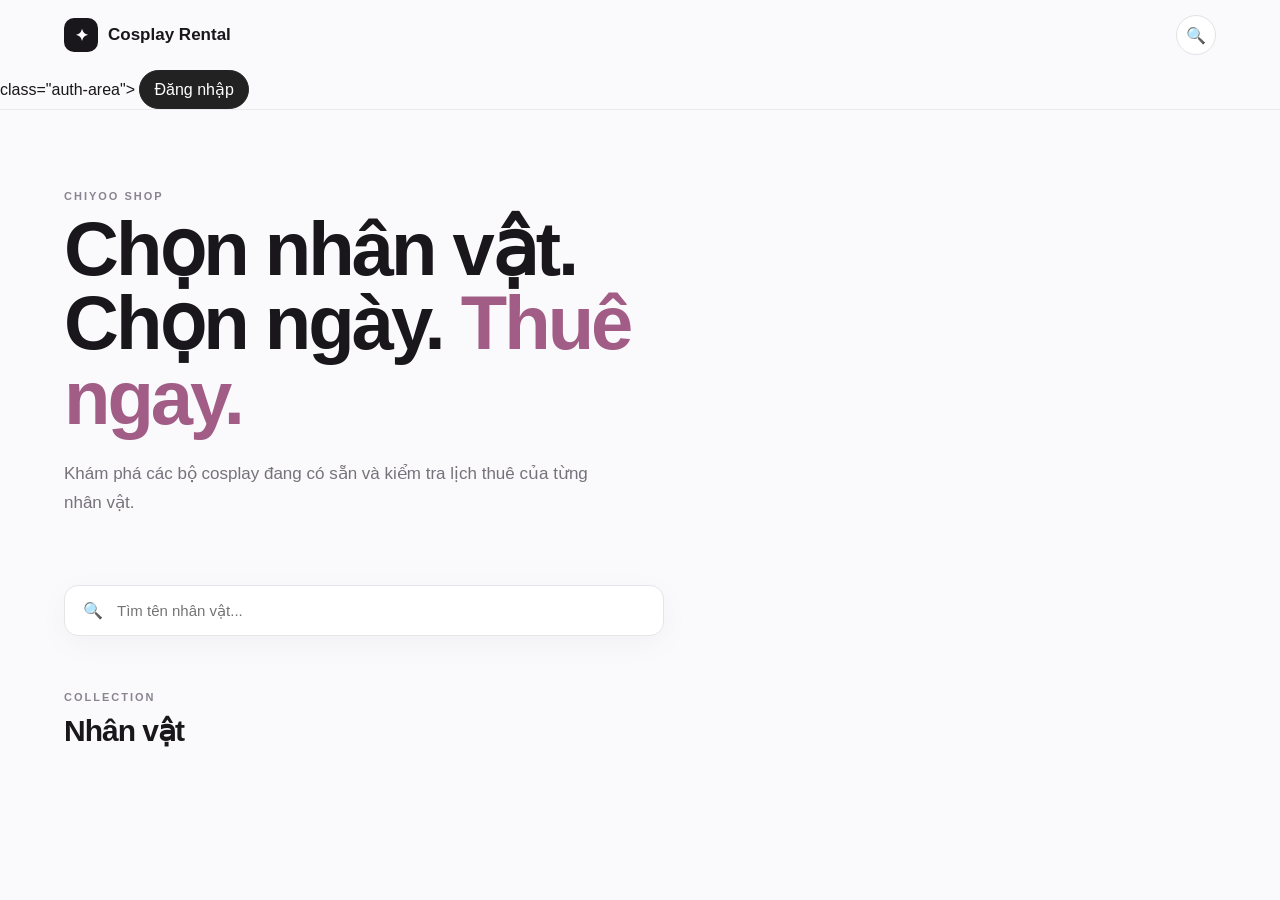
==== index.html @ d00d7242 "Update index.html" ====
<!DOCTYPE html>
<html lang="vi">
<head>
    <meta charset="UTF-8">
    <meta name="viewport" content="width=device-width, initial-scale=1.0">

    <meta name="description" content="Chiyoo Shop - Cho thuê trang phục cosplay">

    <title>Chiyoo Shop - Cho thuê cosplay</title>

    <link rel="stylesheet" href="style.css">

    <script src="https://cdn.jsdelivr.net/npm/@supabase/supabase-js@2"></script>

    <style>
        .auth-area{display:flex;align-items:center;gap:8px;margin-left:10px}
        .auth-button{border:1px solid rgba(0,0,0,.12);background:#fff;border-radius:999px;padding:9px 14px;cursor:pointer;font:inherit}
        .auth-button.primary{background:#222;color:#fff;border-color:#222}
        .auth-user{display:none;align-items:center;gap:8px;font-size:13px}
        .auth-user-name{max-width:130px;overflow:hidden;text-overflow:ellipsis;white-space:nowrap}
        .auth-role{font-size:10px;padding:3px 7px;border-radius:999px;background:#eee}
        .auth-message{margin:0 0 14px;color:#666;font-size:14px}
        .auth-switch{border:0;background:none;text-decoration:underline;cursor:pointer;font:inherit;padding:4px}
        @media(max-width:650px){
            .auth-user-name{display:none}
            .auth-button{padding:8px 11px}
            .header-inner{gap:6px}
        }
    </style>
</head>

<body>

    <!-- HEADER -->
    <header class="header">

        <div class="header-inner">

    <a href="#" class="logo" onclick="goHome()">
        <span class="logo-icon">✦</span>
        <span>Cosplay Rental</span>
    </a>

    <div class="header-actions">

        <!-- CHỈ ADMIN MỚI THẤY -->
        <button
            id="admin-button"
            class="admin-button"
            onclick="openAdminPage()"
            style="display: none;"
        >
            ⚙ Quản trị
        </button>

        <button
            class="search-button"
            onclick="focusSearch()"
        >
            🔍
        </button>

    </div>

</div> class="auth-area">
                <button id="auth-button" class="auth-button primary" onclick="openAuthModal()">
                    Đăng nhập
                </button>

                <div id="auth-user" class="auth-user">
                    <span id="auth-user-name" class="auth-user-name"></span>
                    <span id="auth-user-role" class="auth-role"></span>
                    <button class="auth-button" onclick="signOutUser()">Thoát</button>
                </div>
            </div>

        </div>

    </header>


    <!-- MAIN -->
    <main>

        <!-- HOME -->
        <section id="home-page">

            <section class="hero">

                <div class="hero-content">

                    <p class="hero-small">
                        CHIYOO SHOP
                    </p>

                    <h1>
                        Chọn nhân vật.<br>
                        Chọn ngày. <span>Thuê ngay.</span>
                    </h1>

                    <p class="hero-description">
                        Khám phá các bộ cosplay đang có sẵn
                        và kiểm tra lịch thuê của từng nhân vật.
                    </p>

                </div>

            </section>


            <!-- SEARCH -->
            <section class="search-section">

                <div class="search-box">

                    <span>🔍</span>

                    <input
                        id="search-input"
                        type="text"
                        placeholder="Tìm tên nhân vật..."
                        oninput="searchCharacters()"
                    >

                </div>

            </section>


            <!-- CHARACTER -->
            <section class="characters-section">

                <div class="section-heading">

                    <div>
                        <p class="section-small">
                            COLLECTION
                        </p>

                        <h2>
                            Nhân vật
                        </h2>
                    </div>

                    <span id="character-count"></span>

                </div>


                <div id="character-list" class="character-grid"></div>

            </section>

        </section>


        <!-- CHARACTER DETAIL -->
        <section id="character-page" class="character-page hidden">

            <button class="back-button" onclick="goHome()">
                ← Quay lại
            </button>


            <div class="character-detail">

                <div class="detail-image-wrapper">

                    <img
                        id="detail-image"
                        src=""
                        alt=""
                        class="detail-image"
                    >

                </div>


                <div class="detail-info">

                    <p id="detail-category" class="detail-category"></p>

                    <h1 id="detail-name"></h1>

                    <p id="detail-description" class="detail-description"></p>


                    <div class="price-box">

                        <span>Giá thuê</span>

                        <strong id="detail-price"></strong>

                    </div>


                    <div class="included">

                        <h3>Bộ cosplay gồm</h3>

                        <ul id="detail-items"></ul>

                    </div>

                </div>

            </div>


            <!-- CALENDAR -->

            <section class="calendar-section">

                <div class="calendar-header">

                    <div>
                        <p class="section-small">
                            AVAILABILITY
                        </p>

                        <h2>
                            Lịch thuê
                        </h2>
                    </div>


                    <div class="month-control">

                        <button onclick="previousMonth()">
                            ‹
                        </button>

                        <strong id="month-title"></strong>

                        <button onclick="nextMonth()">
                            ›
                        </button>

                    </div>

                </div>


                <div class="calendar-legend">

                    <span>
                        <i class="dot available"></i>
                        Còn trống
                    </span>

                    <span>
                        <i class="dot rented"></i>
                        Đã thuê
                    </span>

                </div>


                <div id="calendar" class="calendar"></div>


                <div class="booking-note">

                    <span>💡</span>

                    <p>
                        Chọn một ngày còn trống để gửi yêu cầu thuê.
                    </p>

                </div>

            </section>

        </section>

    </main>


    <!-- AUTH MODAL -->
    <div id="auth-modal" class="modal hidden">

        <div class="modal-box">

            <button class="modal-close" onclick="closeAuthModal()">×</button>

            <p class="section-small">CHIYOO SHOP</p>

            <h2 id="auth-title">Đăng nhập</h2>

            <p id="auth-message" class="auth-message"></p>

            <form id="auth-form" onsubmit="handleAuthSubmit(event)">

                <label id="auth-name-label" class="hidden">
                    Họ và tên

                    <input
                        id="auth-name"
                        type="text"
                        placeholder="Nguyễn Văn A"
                    >
                </label>

                <label>
                    Email

                    <input
                        id="auth-email"
                        type="email"
                        placeholder="email@example.com"
                        required
                    >
                </label>

                <label>
                    Mật khẩu

                    <input
                        id="auth-password"
                        type="password"
                        placeholder="Ít nhất 6 ký tự"
                        minlength="6"
                        required
                    >
                </label>

                <button id="auth-submit" class="submit-button" type="submit">
                    Đăng nhập
                </button>

            </form>

            <p style="margin-top:14px;text-align:center;font-size:14px;">
                <span id="auth-switch-text">Chưa có tài khoản?</span>
                <button id="auth-switch" class="auth-switch" type="button" onclick="toggleAuthMode()">
                    Đăng ký
                </button>
            </p>

        </div>
    </div>


    <!-- BOOKING MODAL -->

    <div id="booking-modal" class="modal hidden">

        <div class="modal-overlay" onclick="closeBooking()"></div>

        <div class="modal-box">

            <button
                class="modal-close"
                onclick="closeBooking()"
            >
                ×
            </button>

            <p class="section-small">
                ĐẶT THUÊ
            </p>

            <h2 id="booking-title">
                Đặt cosplay
            </h2>

            <p id="booking-date" class="booking-date"></p>


            <form onsubmit="submitBooking(event)">

                <label>
                    Họ và tên

                    <input
                        id="customer-name"
                        type="text"
                        placeholder="Nguyễn Văn A"
                        required
                    >

                </label>


                <label>
                    Số điện thoại

                    <input
                        id="customer-phone"
                        type="tel"
                        placeholder="09xxxxxxxx"
                        required
                    >

                </label>


                <label>
                    Ghi chú

                    <textarea
                        id="customer-note"
                        placeholder="Ví dụ: muốn nhận đồ buổi sáng..."
                    ></textarea>

                </label>


                <button class="submit-button" type="submit">
                    Gửi yêu cầu thuê
                </button>

            </form>

        </div>

    </div>


    <!-- TOAST -->

    <div id="toast" class="toast">
        Đã gửi yêu cầu!
    </div>


    <script src="script.js"></script>

</body>
</html>
---- style.css ----
/* =========================
   RESET
========================= */

* {
    box-sizing: border-box;
}

html {
    scroll-behavior: smooth;
}

body {
    margin: 0;
    font-family:
        Inter,
        -apple-system,
        BlinkMacSystemFont,
        "Segoe UI",
        sans-serif;

    background: #faf9fb;
    color: #19171c;
}

button,
input,
textarea {
    font: inherit;
}

button {
    cursor: pointer;
}

img {
    display: block;
    max-width: 100%;
}


/* =========================
   HEADER
========================= */

.header {
    position: sticky;
    top: 0;
    z-index: 50;

    background: rgba(250, 249, 251, 0.88);
    backdrop-filter: blur(16px);

    border-bottom: 1px solid #ece9ee;
}

.header-inner {
    max-width: 1200px;
    margin: auto;

    height: 70px;

    padding: 0 24px;

    display: flex;
    align-items: center;
    justify-content: space-between;
}

.logo {
    display: flex;
    align-items: center;
    gap: 10px;

    color: #19171c;
    text-decoration: none;

    font-size: 17px;
    font-weight: 750;
}

.logo-icon {
    width: 34px;
    height: 34px;

    display: flex;
    align-items: center;
    justify-content: center;

    border-radius: 10px;

    background: #19171c;
    color: white;

    font-size: 16px;
}

.search-button {
    width: 40px;
    height: 40px;

    border: 1px solid #e4e0e6;
    border-radius: 50%;

    background: white;
}


/* =========================
   HERO
========================= */

.hero {
    max-width: 1200px;
    margin: auto;

    padding: 80px 24px 50px;
}

.hero-content {
    max-width: 760px;
}

.hero-small,
.section-small {
    margin: 0 0 10px;

    font-size: 11px;
    font-weight: 800;

    letter-spacing: 2px;
    color: #8a8490;
}

.hero h1 {
    margin: 0;

    font-size: clamp(42px, 7vw, 76px);
    line-height: 0.98;
    letter-spacing: -3px;
}

.hero h1 span {
    color: #a15d85;
}

.hero-description {
    max-width: 530px;

    margin-top: 25px;

    color: #77717b;

    font-size: 17px;
    line-height: 1.7;
}


/* =========================
   SEARCH
========================= */

.search-section {
    max-width: 1200px;
    margin: auto;

    padding: 0 24px 35px;
}

.search-box {
    max-width: 600px;

    display: flex;
    align-items: center;
    gap: 12px;

    padding: 15px 18px;

    background: white;

    border: 1px solid #e8e4e9;
    border-radius: 14px;

    box-shadow: 0 8px 30px rgba(30, 20, 35, 0.04);
}

.search-box span {
    color: #999;
}

.search-box input {
    width: 100%;

    border: 0;
    outline: 0;

    background: transparent;

    font-size: 15px;
}


/* =========================
   CHARACTERS
========================= */

.characters-section {
    max-width: 1200px;
    margin: auto;

    padding: 20px 24px 100px;
}

.section-heading {
    display: flex;
    align-items: end;
    justify-content: space-between;

    margin-bottom: 25px;
}

.section-heading h2,
.calendar-header h2 {
    margin: 0;

    font-size: 30px;
    letter-spacing: -1px;
}

#character-count {
    color: #999;
    font-size: 14px;
}


/* GRID */

.character-grid {
    display: grid;

    grid-template-columns:
        repeat(4, minmax(0, 1fr));

    gap: 18px;
}


/* CARD */

.character-card {
    position: relative;

    overflow: hidden;

    background: white;

    border: 1px solid #ebe7ec;
    border-radius: 16px;

    cursor: pointer;

    transition:
        transform 0.2s ease,
        box-shadow 0.2s ease;
}

.character-card:hover {
    transform: translateY(-5px);

    box-shadow:
        0 15px 35px rgba(30, 20, 35, 0.10);
}

.character-card-image {
    width: 100%;
    aspect-ratio: 16 / 9;

    object-fit: contain;

    background: #eee;
    display: block;
}

.character-card-info {
    padding: 15px;
}

.character-card-category {
    margin-bottom: 5px;

    color: #9a929d;

    font-size: 11px;
    font-weight: 700;

    text-transform: uppercase;
    letter-spacing: 1px;
}

.character-card-name {
    margin: 0;

    font-size: 18px;
}

.character-card-price {
    margin-top: 7px;

    color: #77717b;

    font-size: 13px;
}


/* =========================
   CHARACTER PAGE
========================= */

.character-page {
    max-width: 1200px;
    margin: auto;

    padding: 35px 24px 100px;
}

.back-button {
    margin-bottom: 30px;

    padding: 10px 15px;

    border: 1px solid #e4e0e6;
    border-radius: 10px;

    background: white;
    color: #333;
}

.character-detail {
    display: grid;

    grid-template-columns:
        minmax(280px, 430px)
        1fr;

    gap: 55px;

    align-items: start;
}

.detail-image-wrapper {
    overflow: hidden;

    border-radius: 20px;

    background: #eee;
}

.detail-image {
    width: 100%;

    aspect-ratio: 3 / 4;

    object-fit: cover;
}

.detail-category {
    margin: 10px 0;

    color: #a15d85;

    font-size: 12px;
    font-weight: 800;

    letter-spacing: 1.5px;
    text-transform: uppercase;
}

.detail-info h1 {
    margin: 0;

    font-size: clamp(40px, 6vw, 65px);
    line-height: 1;
    letter-spacing: -2px;
}

.detail-description {
    max-width: 550px;

    margin: 20px 0;

    color: #77717b;

    line-height: 1.7;
}


/* PRICE */

.price-box {
    display: flex;
    justify-content: space-between;
    align-items: center;

    max-width: 500px;

    padding: 18px;

    margin: 25px 0;

    background: #f2edf2;

    border-radius: 14px;
}

.price-box span {
    color: #77717b;
}

.price-box strong {
    font-size: 21px;
}


/* INCLUDED */

.included h3 {
    margin-bottom: 10px;
}

.included ul {
    margin: 0;
    padding: 0;

    list-style: none;
}

.included li {
    padding: 7px 0;

    color: #68626b;
}

.included li::before {
    content: "✓";

    margin-right: 10px;

    color: #a15d85;
    font-weight: bold;
}


/* =========================
   CALENDAR
========================= */

.calendar-section {
    margin-top: 80px;
}

.calendar-header {
    display: flex;

    align-items: end;
    justify-content: space-between;
}

.month-control {
    display: flex;
    align-items: center;
    gap: 12px;
}

.month-control button {
    width: 38px;
    height: 38px;

    border: 1px solid #e4e0e6;
    border-radius: 10px;

    background: white;

    font-size: 20px;
}

#month-title {
    min-width: 125px;
    text-align: center;
}


/* LEGEND */

.calendar-legend {
    display: flex;
    gap: 20px;

    margin: 25px 0 15px;

    color: #77717b;

    font-size: 13px;
}

.calendar-legend span {
    display: flex;
    align-items: center;
    gap: 7px;
}

.dot {
    width: 9px;
    height: 9px;

    display: inline-block;

    border-radius: 50%;
}

.dot.available {
    background: #71b77a;
}

.dot.rented {
    background: #d77a7a;
}


/* CALENDAR GRID */

.calendar {
    display: grid;

    grid-template-columns:
        repeat(7, minmax(0, 1fr));

    gap: 8px;

    padding: 18px;

    background: white;

    border: 1px solid #ebe7ec;
    border-radius: 16px;
}

.calendar-weekday {
    padding: 8px;

    color: #999;

    text-align: center;

    font-size: 12px;
    font-weight: 700;
}

.calendar-empty {
    min-height: 80px;
}

.calendar-day {
    min-height: 85px;

    padding: 10px;

    border: 1px solid #ece8ed;
    border-radius: 10px;

    background: #fafafa;
}

.calendar-day-number {
    font-size: 14px;
    font-weight: 700;
}

.calendar-day.available {
    background: #f0f8f1;

    border-color: #d8eadb;

    cursor: pointer;

    transition: 0.15s;
}

.calendar-day.available:hover {
    transform: translateY(-2px);

    border-color: #8fca96;
}

.calendar-day.rented {
    background: #fbefef;

    border-color: #f0dada;

    color: #a27a7a;
}

.day-status {
    display: block;

    margin-top: 12px;

    font-size: 11px;
}


/* NOTE */

.booking-note {
    display: flex;
    gap: 10px;

    margin-top: 15px;
    padding: 15px;

    background: #f6f3f7;

    border-radius: 12px;

    color: #77717b;

    font-size: 13px;
}

.booking-note p {
    margin: 0;
}


/* =========================
   MODAL
========================= */

.modal {
    position: fixed;

    inset: 0;

    z-index: 100;

    display: flex;
    align-items: center;
    justify-content: center;

    padding: 20px;
}

.modal-overlay {
    position: absolute;

    inset: 0;

    background: rgba(20, 15, 25, 0.55);

    backdrop-filter: blur(5px);
}

.modal-box {
    position: relative;
    z-index: 2;

    width: 100%;
    max-width: 480px;

    padding: 30px;

    background: white;

    border-radius: 20px;

    box-shadow:
        0 30px 80px rgba(0,0,0,0.25);
}

.modal-close {
    position: absolute;

    top: 15px;
    right: 15px;

    width: 35px;
    height: 35px;

    border: 0;
    border-radius: 50%;

    background: #f2eff3;

    font-size: 22px;
}

.modal-box h2 {
    margin: 5px 0;
}

.booking-date {
    color: #a15d85;

    font-weight: 700;
}

.modal-box form {
    margin-top: 25px;
}

.modal-box label {
    display: block;

    margin-bottom: 16px;

    font-size: 13px;
    font-weight: 700;
}

.modal-box input,
.modal-box textarea {
    display: block;

    width: 100%;

    margin-top: 7px;
    padding: 13px;

    border: 1px solid #ddd8df;
    border-radius: 10px;

    outline: none;

    background: #fafafa;
}

.modal-box textarea {
    min-height: 90px;

    resize: vertical;
}

.modal-box input:focus,
.modal-box textarea:focus {
    border-color: #a15d85;
}

.submit-button {
    width: 100%;

    margin-top: 5px;

    padding: 14px;

    border: 0;
    border-radius: 11px;

    background: #19171c;
    color: white;

    font-weight: 700;
}


/* =========================
   TOAST
========================= */

.toast {
    position: fixed;

    left: 50%;
    bottom: 25px;

    z-index: 200;

    transform:
        translate(-50%, 100px);

    padding: 13px 20px;

    background: #19171c;
    color: white;

    border-radius: 10px;

    opacity: 0;

    transition: 0.3s;
}

.toast.show {
    transform:
        translate(-50%, 0);

    opacity: 1;
}


/* =========================
   UTILITY
========================= */

.hidden {
    display: none !important;
}


/* =========================
   MOBILE
========================= */

@media (max-width: 800px) {

    .header-inner {
        height: 62px;

        padding: 0 16px;
    }

    .hero {
        padding: 55px 18px 35px;
    }

    .hero h1 {
        font-size: 45px;
        letter-spacing: -2px;
    }

    .hero-description {
        font-size: 15px;
    }

    .search-section,
    .characters-section,
    .character-page {
        padding-left: 18px;
        padding-right: 18px;
    }

    .character-grid {
        grid-template-columns:
            repeat(2, minmax(0, 1fr));

        gap: 12px;
    }

    .character-card {
        border-radius: 13px;
    }

    .character-card-image {
        aspect-ratio: 16 / 9;
    }

    .character-card-info {
        padding: 11px;
    }

    .character-card-name {
        font-size: 15px;
    }

    .character-card-price {
        font-size: 12px;
    }

    .character-detail {
        grid-template-columns: 1fr;

        gap: 30px;
    }

    .detail-image-wrapper {
        max-width: 500px;
        margin: auto;
    }

    .calendar-header {
        align-items: start;

        flex-direction: column;

        gap: 20px;
    }

    .calendar {
        padding: 8px;

        gap: 4px;
    }

    .calendar-day {
        min-height: 60px;

        padding: 7px;
    }

    .calendar-empty {
        min-height: 60px;
    }

    .day-status {
        margin-top: 7px;

        font-size: 9px;
    }

    .calendar-weekday {
        font-size: 10px;
    }

    .modal-box {
        padding: 25px 20px;
    }
}
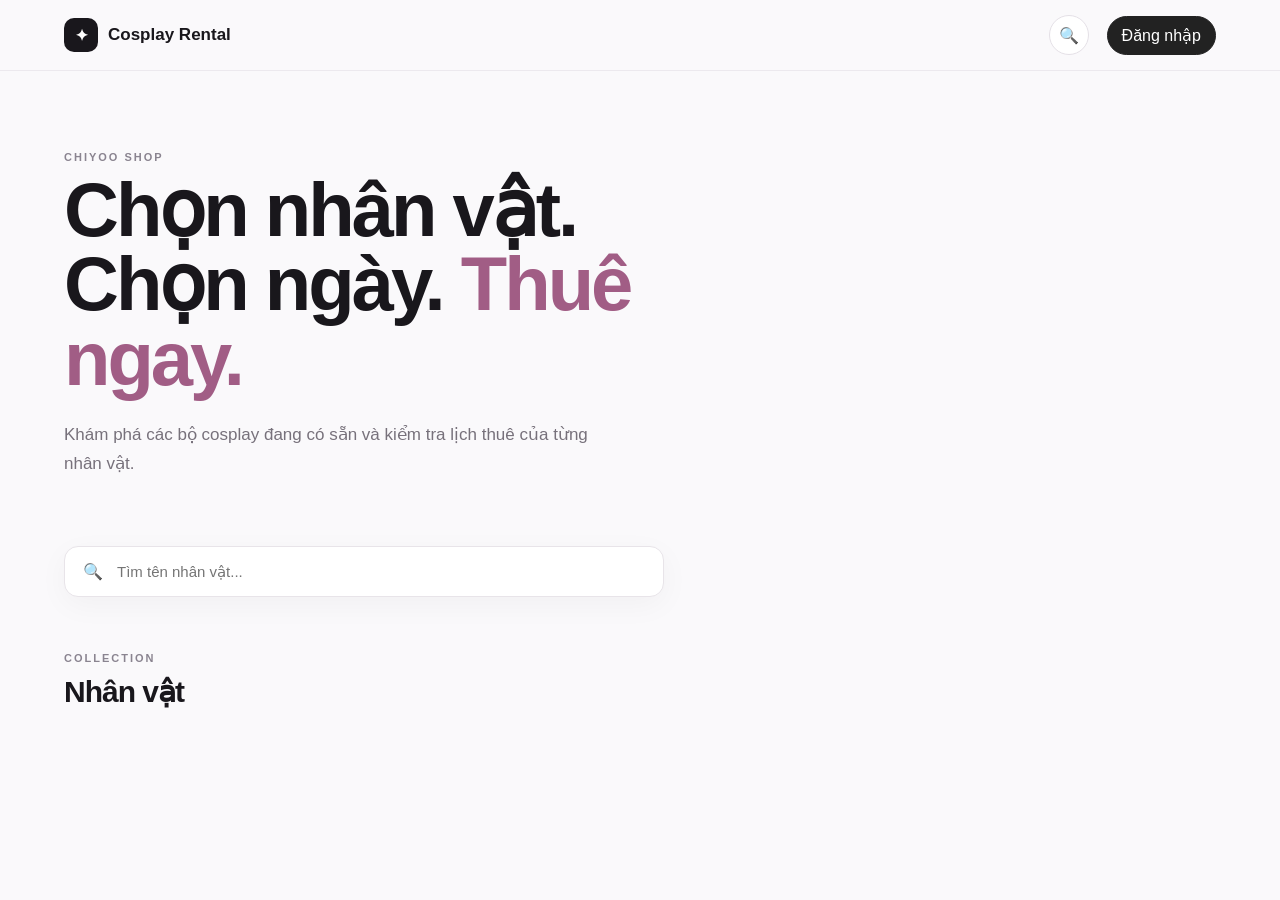
==== commit e19259db: "Update index.html" ====
--- a/index.html
+++ b/index.html
@@ -13,18 +13,76 @@
     <script src="https://cdn.jsdelivr.net/npm/@supabase/supabase-js@2"></script>
 
     <style>
-        .auth-area{display:flex;align-items:center;gap:8px;margin-left:10px}
-        .auth-button{border:1px solid rgba(0,0,0,.12);background:#fff;border-radius:999px;padding:9px 14px;cursor:pointer;font:inherit}
-        .auth-button.primary{background:#222;color:#fff;border-color:#222}
-        .auth-user{display:none;align-items:center;gap:8px;font-size:13px}
-        .auth-user-name{max-width:130px;overflow:hidden;text-overflow:ellipsis;white-space:nowrap}
-        .auth-role{font-size:10px;padding:3px 7px;border-radius:999px;background:#eee}
-        .auth-message{margin:0 0 14px;color:#666;font-size:14px}
-        .auth-switch{border:0;background:none;text-decoration:underline;cursor:pointer;font:inherit;padding:4px}
-        @media(max-width:650px){
-            .auth-user-name{display:none}
-            .auth-button{padding:8px 11px}
-            .header-inner{gap:6px}
+        .auth-area {
+            display: flex;
+            align-items: center;
+            gap: 8px;
+            margin-left: 10px;
+        }
+
+        .auth-button {
+            border: 1px solid rgba(0, 0, 0, .12);
+            background: #fff;
+            border-radius: 999px;
+            padding: 9px 14px;
+            cursor: pointer;
+            font: inherit;
+        }
+
+        .auth-button.primary {
+            background: #222;
+            color: #fff;
+            border-color: #222;
+        }
+
+        .auth-user {
+            display: none;
+            align-items: center;
+            gap: 8px;
+            font-size: 13px;
+        }
+
+        .auth-user-name {
+            max-width: 130px;
+            overflow: hidden;
+            text-overflow: ellipsis;
+            white-space: nowrap;
+        }
+
+        .auth-role {
+            font-size: 10px;
+            padding: 3px 7px;
+            border-radius: 999px;
+            background: #eee;
+        }
+
+        .auth-message {
+            margin: 0 0 14px;
+            color: #666;
+            font-size: 14px;
+        }
+
+        .auth-switch {
+            border: 0;
+            background: none;
+            text-decoration: underline;
+            cursor: pointer;
+            font: inherit;
+            padding: 4px;
+        }
+
+        @media (max-width: 650px) {
+            .auth-user-name {
+                display: none;
+            }
+
+            .auth-button {
+                padding: 8px 11px;
+            }
+
+            .header-inner {
+                gap: 6px;
+            }
         }
     </style>
 </head>
@@ -36,42 +94,64 @@
 
         <div class="header-inner">
 
-    <a href="#" class="logo" onclick="goHome()">
-        <span class="logo-icon">✦</span>
-        <span>Cosplay Rental</span>
-    </a>
-
-    <div class="header-actions">
-
-        <!-- CHỈ ADMIN MỚI THẤY -->
-        <button
-            id="admin-button"
-            class="admin-button"
-            onclick="openAdminPage()"
-            style="display: none;"
-        >
-            ⚙ Quản trị
-        </button>
-
-        <button
-            class="search-button"
-            onclick="focusSearch()"
-        >
-            🔍
-        </button>
-
-    </div>
-
-</div> class="auth-area">
-                <button id="auth-button" class="auth-button primary" onclick="openAuthModal()">
-                    Đăng nhập
+            <a href="#" class="logo" onclick="goHome()">
+                <span class="logo-icon">✦</span>
+                <span>Cosplay Rental</span>
+            </a>
+
+            <div class="header-actions">
+
+                <!-- CHỈ ADMIN MỚI THẤY -->
+                <button
+                    id="admin-button"
+                    class="admin-button"
+                    onclick="openAdminPage()"
+                    style="display: none;"
+                >
+                    ⚙ Quản trị
                 </button>
 
-                <div id="auth-user" class="auth-user">
-                    <span id="auth-user-name" class="auth-user-name"></span>
-                    <span id="auth-user-role" class="auth-role"></span>
-                    <button class="auth-button" onclick="signOutUser()">Thoát</button>
-                </div>
+                <button
+                    class="search-button"
+                    onclick="focusSearch()"
+                >
+                    🔍
+                </button>
+
+                <!-- AUTH -->
+                <div class="auth-area">
+
+                    <button
+                        id="auth-button"
+                        class="auth-button primary"
+                        onclick="openAuthModal()"
+                    >
+                        Đăng nhập
+                    </button>
+
+                    <div id="auth-user" class="auth-user">
+
+                        <span
+                            id="auth-user-name"
+                            class="auth-user-name"
+                        ></span>
+
+                        <span
+                            id="auth-user-role"
+                            class="auth-role"
+                        ></span>
+
+                        <button
+                            class="auth-button"
+                            onclick="signOutUser()"
+                        >
+                            Thoát
+                        </button>
+
+                    </div>
+
+                </div>
+
             </div>
 
         </div>
@@ -133,6 +213,7 @@
                 <div class="section-heading">
 
                     <div>
+
                         <p class="section-small">
                             COLLECTION
                         </p>
@@ -140,6 +221,7 @@
                         <h2>
                             Nhân vật
                         </h2>
+
                     </div>
 
                     <span id="character-count"></span>
@@ -147,7 +229,10 @@
                 </div>
 
 
-                <div id="character-list" class="character-grid"></div>
+                <div
+                    id="character-list"
+                    class="character-grid"
+                ></div>
 
             </section>
 
@@ -155,9 +240,15 @@
 
 
         <!-- CHARACTER DETAIL -->
-        <section id="character-page" class="character-page hidden">
-
-            <button class="back-button" onclick="goHome()">
+        <section
+            id="character-page"
+            class="character-page hidden"
+        >
+
+            <button
+                class="back-button"
+                onclick="goHome()"
+            >
                 ← Quay lại
             </button>
 
@@ -178,11 +269,17 @@
 
                 <div class="detail-info">
 
-                    <p id="detail-category" class="detail-category"></p>
+                    <p
+                        id="detail-category"
+                        class="detail-category"
+                    ></p>
 
                     <h1 id="detail-name"></h1>
 
-                    <p id="detail-description" class="detail-description"></p>
+                    <p
+                        id="detail-description"
+                        class="detail-description"
+                    ></p>
 
 
                     <div class="price-box">
@@ -208,12 +305,12 @@
 
 
             <!-- CALENDAR -->
-
             <section class="calendar-section">
 
                 <div class="calendar-header">
 
                     <div>
+
                         <p class="section-small">
                             AVAILABILITY
                         </p>
@@ -221,6 +318,7 @@
                         <h2>
                             Lịch thuê
                         </h2>
+
                     </div>
 
 
@@ -256,7 +354,10 @@
                 </div>
 
 
-                <div id="calendar" class="calendar"></div>
+                <div
+                    id="calendar"
+                    class="calendar"
+                ></div>
 
 
                 <div class="booking-note">
@@ -277,21 +378,42 @@
 
 
     <!-- AUTH MODAL -->
-    <div id="auth-modal" class="modal hidden">
+    <div
+        id="auth-modal"
+        class="modal hidden"
+    >
 
         <div class="modal-box">
 
-            <button class="modal-close" onclick="closeAuthModal()">×</button>
-
-            <p class="section-small">CHIYOO SHOP</p>
-
-            <h2 id="auth-title">Đăng nhập</h2>
-
-            <p id="auth-message" class="auth-message"></p>
-
-            <form id="auth-form" onsubmit="handleAuthSubmit(event)">
-
-                <label id="auth-name-label" class="hidden">
+            <button
+                class="modal-close"
+                onclick="closeAuthModal()"
+            >
+                ×
+            </button>
+
+            <p class="section-small">
+                CHIYOO SHOP
+            </p>
+
+            <h2 id="auth-title">
+                Đăng nhập
+            </h2>
+
+            <p
+                id="auth-message"
+                class="auth-message"
+            ></p>
+
+            <form
+                id="auth-form"
+                onsubmit="handleAuthSubmit(event)"
+            >
+
+                <label
+                    id="auth-name-label"
+                    class="hidden"
+                >
                     Họ và tên
 
                     <input
@@ -300,6 +422,7 @@
                         placeholder="Nguyễn Văn A"
                     >
                 </label>
+
 
                 <label>
                     Email
@@ -311,6 +434,7 @@
                         required
                     >
                 </label>
+
 
                 <label>
                     Mật khẩu
@@ -324,28 +448,56 @@
                     >
                 </label>
 
-                <button id="auth-submit" class="submit-button" type="submit">
+
+                <button
+                    id="auth-submit"
+                    class="submit-button"
+                    type="submit"
+                >
                     Đăng nhập
                 </button>
 
             </form>
 
-            <p style="margin-top:14px;text-align:center;font-size:14px;">
-                <span id="auth-switch-text">Chưa có tài khoản?</span>
-                <button id="auth-switch" class="auth-switch" type="button" onclick="toggleAuthMode()">
+
+            <p
+                style="
+                    margin-top:14px;
+                    text-align:center;
+                    font-size:14px;
+                "
+            >
+
+                <span id="auth-switch-text">
+                    Chưa có tài khoản?
+                </span>
+
+                <button
+                    id="auth-switch"
+                    class="auth-switch"
+                    type="button"
+                    onclick="toggleAuthMode()"
+                >
                     Đăng ký
                 </button>
+
             </p>
 
         </div>
+
     </div>
 
 
     <!-- BOOKING MODAL -->
-
-    <div id="booking-modal" class="modal hidden">
-
-        <div class="modal-overlay" onclick="closeBooking()"></div>
+    <div
+        id="booking-modal"
+        class="modal hidden"
+    >
+
+        <div
+            class="modal-overlay"
+            onclick="closeBooking()"
+        ></div>
 
         <div class="modal-box">
 
@@ -364,7 +516,10 @@
                 Đặt cosplay
             </h2>
 
-            <p id="booking-date" class="booking-date"></p>
+            <p
+                id="booking-date"
+                class="booking-date"
+            ></p>
 
 
             <form onsubmit="submitBooking(event)">
@@ -378,7 +533,6 @@
                         placeholder="Nguyễn Văn A"
                         required
                     >
-
                 </label>
 
 
@@ -391,7 +545,6 @@
                         placeholder="09xxxxxxxx"
                         required
                     >
-
                 </label>
 
 
@@ -406,7 +559,10 @@
                 </label>
 
 
-                <button class="submit-button" type="submit">
+                <button
+                    class="submit-button"
+                    type="submit"
+                >
                     Gửi yêu cầu thuê
                 </button>
 
@@ -418,8 +574,10 @@
 
 
     <!-- TOAST -->
-
-    <div id="toast" class="toast">
+    <div
+        id="toast"
+        class="toast"
+    >
         Đã gửi yêu cầu!
     </div>
 
--- a/style.css
+++ b/style.css
@@ -913,3 +913,34 @@
         padding: 25px 20px;
     }
 }
+.header-actions {
+    display: flex;
+    align-items: center;
+    gap: 8px;
+}
+
+.admin-button {
+    border: 0;
+    border-radius: 10px;
+    padding: 9px 12px;
+    background: #111;
+    color: white;
+    font-size: 13px;
+    font-weight: 600;
+    cursor: pointer;
+}
+
+.admin-button:hover {
+    opacity: 0.85;
+}
+
+@media (max-width: 600px) {
+    .header-actions {
+        gap: 5px;
+    }
+
+    .admin-button {
+        padding: 8px 9px;
+        font-size: 12px;
+    }
+}
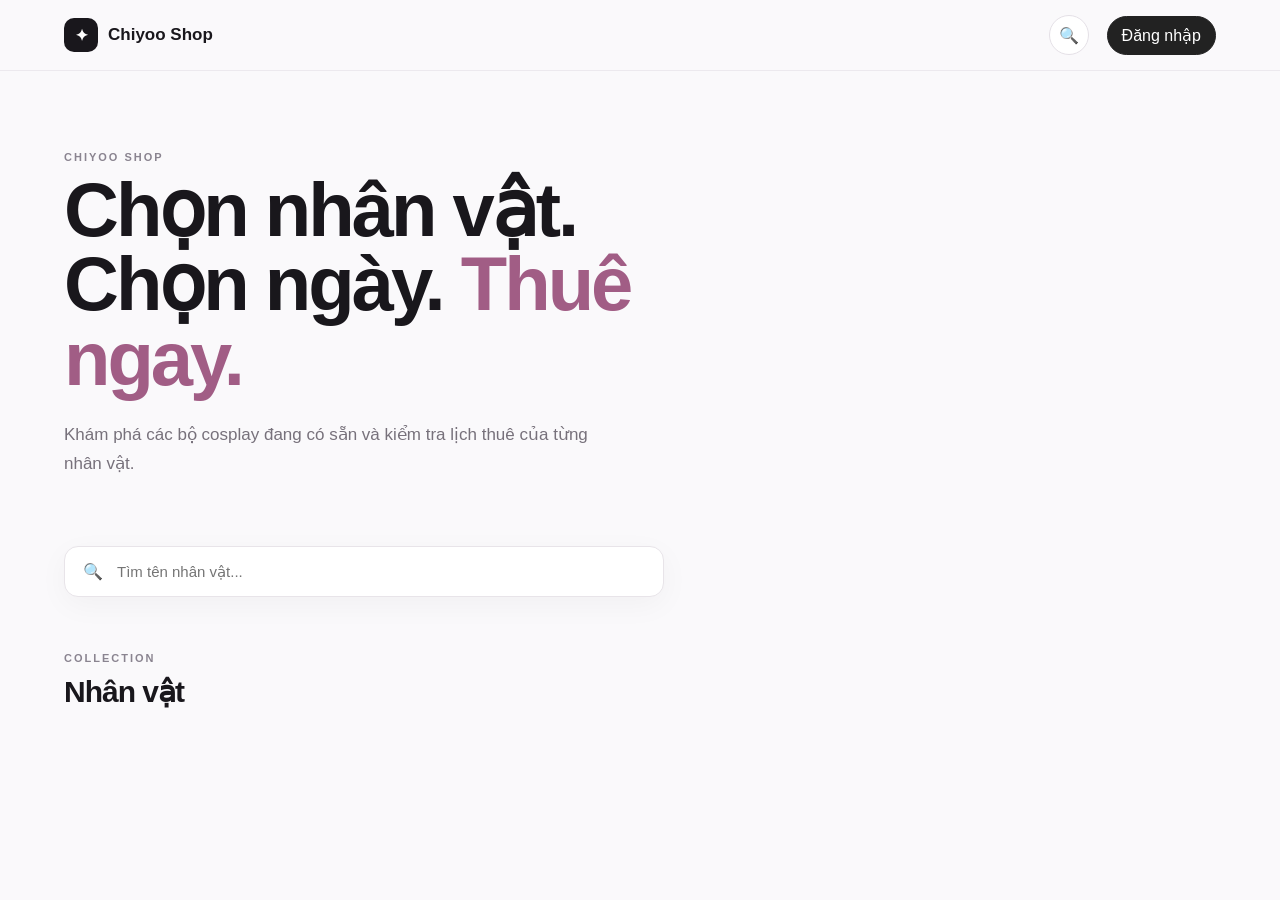
==== commit 2425a30a: "Update index.html" ====
--- a/index.html
+++ b/index.html
@@ -96,7 +96,7 @@
 
             <a href="#" class="logo" onclick="goHome()">
                 <span class="logo-icon">✦</span>
-                <span>Cosplay Rental</span>
+                <span>Chiyoo Shop</span>
             </a>
 
             <div class="header-actions">
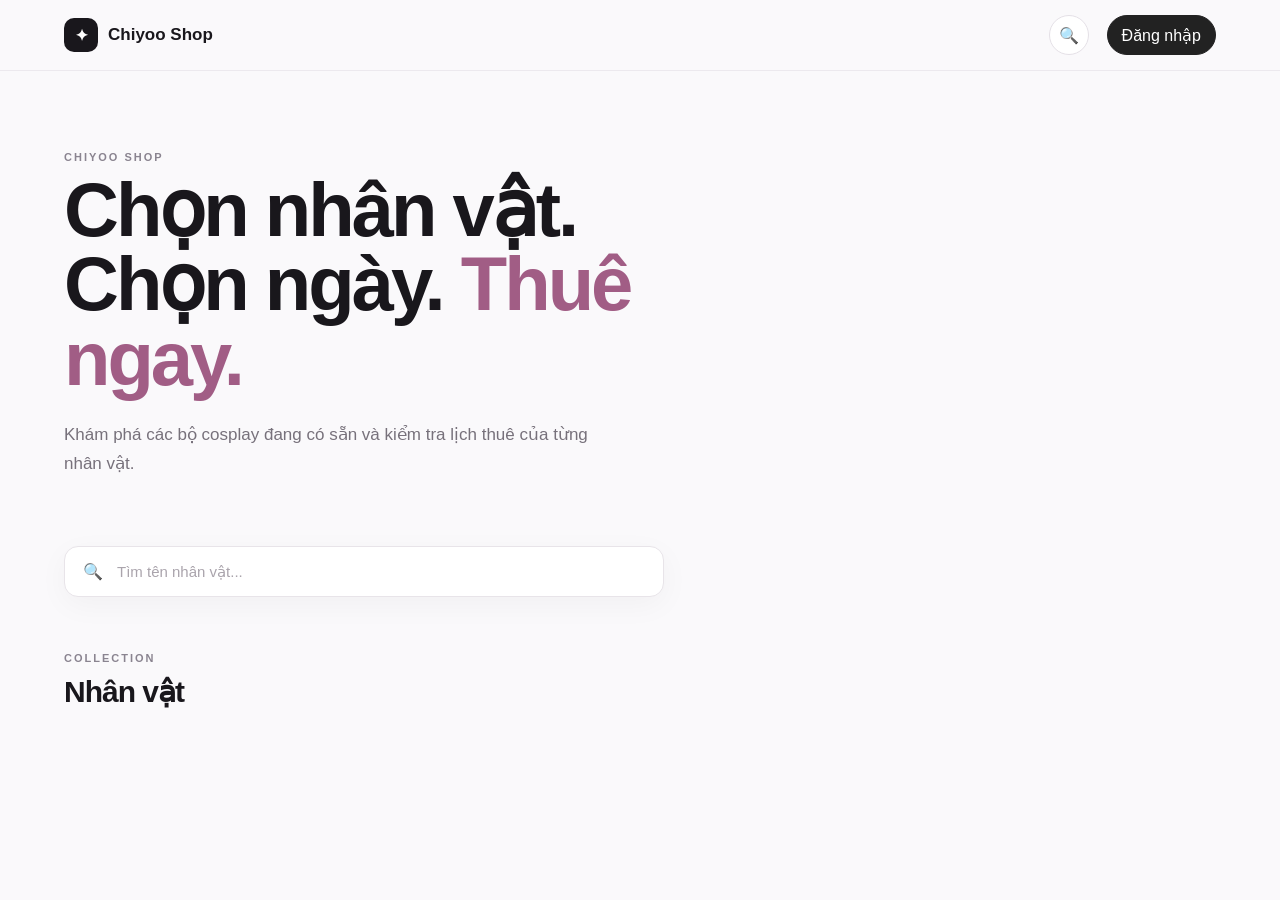
==== commit 1d05ba0e: "Update index.html" ====
--- a/index.html
+++ b/index.html
@@ -265,6 +265,31 @@
                     >
 
                 </div>
+                <!-- IMAGE LIGHTBOX -->
+<div id="image-lightbox" class="image-lightbox hidden">
+
+    <div
+        class="image-lightbox-overlay"
+        onclick="closeImageLightbox()"
+    ></div>
+
+    <button
+        class="image-lightbox-close"
+        onclick="closeImageLightbox()"
+        aria-label="Đóng"
+    >
+        ×
+    </button>
+
+    <img
+        id="lightbox-image"
+        class="lightbox-image"
+        src=""
+        alt=""
+    >
+
+</div>
+                
 
 
                 <div class="detail-info">
--- a/style.css
+++ b/style.css
@@ -1,6 +1,6 @@
-/* =========================
+/* =========================================================
    RESET
-========================= */
+========================================================= */
 
 * {
     box-sizing: border-box;
@@ -21,6 +21,9 @@
 
     background: #faf9fb;
     color: #19171c;
+
+    -webkit-font-smoothing: antialiased;
+    text-rendering: optimizeLegibility;
 }
 
 button,
@@ -33,15 +36,24 @@
     cursor: pointer;
 }
 
+button:disabled {
+    cursor: not-allowed;
+    opacity: 0.6;
+}
+
 img {
     display: block;
     max-width: 100%;
 }
 
-
-/* =========================
+a {
+    color: inherit;
+}
+
+
+/* =========================================================
    HEADER
-========================= */
+========================================================= */
 
 .header {
     position: sticky;
@@ -50,6 +62,7 @@
 
     background: rgba(250, 249, 251, 0.88);
     backdrop-filter: blur(16px);
+    -webkit-backdrop-filter: blur(16px);
 
     border-bottom: 1px solid #ece9ee;
 }
@@ -58,13 +71,15 @@
     max-width: 1200px;
     margin: auto;
 
-    height: 70px;
+    min-height: 70px;
 
     padding: 0 24px;
 
     display: flex;
     align-items: center;
     justify-content: space-between;
+
+    gap: 15px;
 }
 
 .logo {
@@ -77,6 +92,8 @@
 
     font-size: 17px;
     font-weight: 750;
+
+    white-space: nowrap;
 }
 
 .logo-icon {
@@ -87,6 +104,8 @@
     align-items: center;
     justify-content: center;
 
+    flex-shrink: 0;
+
     border-radius: 10px;
 
     background: #19171c;
@@ -94,21 +113,169 @@
 
     font-size: 16px;
 }
+
+.header-actions {
+    display: flex;
+    align-items: center;
+    justify-content: flex-end;
+
+    gap: 8px;
+}
+
+
+/* =========================================================
+   SEARCH BUTTON
+========================================================= */
 
 .search-button {
     width: 40px;
     height: 40px;
 
+    flex-shrink: 0;
+
     border: 1px solid #e4e0e6;
     border-radius: 50%;
 
     background: white;
-}
-
-
-/* =========================
+    color: #19171c;
+
+    transition:
+        background 0.2s ease,
+        transform 0.2s ease,
+        border-color 0.2s ease;
+}
+
+.search-button:hover {
+    background: #f5f2f5;
+    border-color: #d8d2da;
+
+    transform: translateY(-1px);
+}
+
+.search-button:active {
+    transform: translateY(0);
+}
+
+
+/* =========================================================
+   ADMIN BUTTON
+========================================================= */
+
+.admin-button {
+    border: 0;
+    border-radius: 10px;
+
+    padding: 9px 12px;
+
+    background: #111;
+    color: white;
+
+    font-size: 13px;
+    font-weight: 600;
+
+    cursor: pointer;
+
+    transition:
+        opacity 0.2s ease,
+        transform 0.2s ease;
+}
+
+.admin-button:hover {
+    opacity: 0.85;
+    transform: translateY(-1px);
+}
+
+.admin-button:active {
+    transform: translateY(0);
+}
+
+
+/* =========================================================
+   AUTH
+========================================================= */
+
+.auth-area {
+    display: flex;
+    align-items: center;
+
+    gap: 8px;
+}
+
+.auth-button {
+    min-height: 40px;
+
+    padding: 8px 14px;
+
+    border: 1px solid #e4e0e6;
+    border-radius: 999px;
+
+    background: white;
+    color: #19171c;
+
+    font-size: 13px;
+    font-weight: 650;
+
+    transition:
+        background 0.2s ease,
+        border-color 0.2s ease,
+        transform 0.2s ease;
+}
+
+.auth-button:hover {
+    background: #f5f2f5;
+    border-color: #d8d2da;
+
+    transform: translateY(-1px);
+}
+
+.auth-button.primary {
+    background: #19171c;
+    color: white;
+
+    border-color: #19171c;
+}
+
+.auth-button.primary:hover {
+    background: #302c33;
+    border-color: #302c33;
+}
+
+.auth-user {
+    display: none;
+
+    align-items: center;
+    gap: 8px;
+}
+
+.auth-user-name {
+    max-width: 130px;
+
+    overflow: hidden;
+    text-overflow: ellipsis;
+    white-space: nowrap;
+
+    font-size: 13px;
+    font-weight: 600;
+}
+
+.auth-role {
+    padding: 4px 8px;
+
+    border-radius: 999px;
+
+    background: #eeeaf0;
+    color: #69616c;
+
+    font-size: 10px;
+    font-weight: 800;
+
+    letter-spacing: 0.5px;
+}
+
+
+/* =========================================================
    HERO
-========================= */
+========================================================= */
 
 .hero {
     max-width: 1200px;
@@ -137,6 +304,7 @@
 
     font-size: clamp(42px, 7vw, 76px);
     line-height: 0.98;
+
     letter-spacing: -3px;
 }
 
@@ -156,9 +324,9 @@
 }
 
 
-/* =========================
+/* =========================================================
    SEARCH
-========================= */
+========================================================= */
 
 .search-section {
     max-width: 1200px;
@@ -181,11 +349,24 @@
     border: 1px solid #e8e4e9;
     border-radius: 14px;
 
-    box-shadow: 0 8px 30px rgba(30, 20, 35, 0.04);
+    box-shadow:
+        0 8px 30px rgba(30, 20, 35, 0.04);
+
+    transition:
+        border-color 0.2s ease,
+        box-shadow 0.2s ease;
+}
+
+.search-box:focus-within {
+    border-color: #a15d85;
+
+    box-shadow:
+        0 8px 30px rgba(161, 93, 133, 0.10);
 }
 
 .search-box span {
     color: #999;
+    flex-shrink: 0;
 }
 
 .search-box input {
@@ -197,12 +378,17 @@
     background: transparent;
 
     font-size: 15px;
-}
-
-
-/* =========================
+    color: #19171c;
+}
+
+.search-box input::placeholder {
+    color: #aaa4ac;
+}
+
+
+/* =========================================================
    CHARACTERS
-========================= */
+========================================================= */
 
 .characters-section {
     max-width: 1200px;
@@ -217,6 +403,8 @@
     justify-content: space-between;
 
     margin-bottom: 25px;
+
+    gap: 20px;
 }
 
 .section-heading h2,
@@ -233,7 +421,9 @@
 }
 
 
-/* GRID */
+/* =========================================================
+   CHARACTER GRID
+========================================================= */
 
 .character-grid {
     display: grid;
@@ -245,7 +435,9 @@
 }
 
 
-/* CARD */
+/* =========================================================
+   CHARACTER CARD
+========================================================= */
 
 .character-card {
     position: relative;
@@ -261,23 +453,32 @@
 
     transition:
         transform 0.2s ease,
-        box-shadow 0.2s ease;
+        box-shadow 0.2s ease,
+        border-color 0.2s ease;
 }
 
 .character-card:hover {
     transform: translateY(-5px);
 
+    border-color: #ded7df;
+
     box-shadow:
         0 15px 35px rgba(30, 20, 35, 0.10);
 }
 
+.character-card:active {
+    transform: translateY(-2px);
+}
+
 .character-card-image {
     width: 100%;
+
     aspect-ratio: 16 / 9;
 
     object-fit: contain;
 
     background: #eee;
+
     display: block;
 }
 
@@ -301,6 +502,7 @@
     margin: 0;
 
     font-size: 18px;
+    line-height: 1.25;
 }
 
 .character-card-price {
@@ -312,9 +514,9 @@
 }
 
 
-/* =========================
+/* =========================================================
    CHARACTER PAGE
-========================= */
+========================================================= */
 
 .character-page {
     max-width: 1200px;
@@ -333,6 +535,16 @@
 
     background: white;
     color: #333;
+
+    transition:
+        background 0.2s ease,
+        transform 0.2s ease;
+}
+
+.back-button:hover {
+    background: #f5f2f5;
+
+    transform: translateX(-2px);
 }
 
 .character-detail {
@@ -353,14 +565,20 @@
     border-radius: 20px;
 
     background: #eee;
+
+    box-shadow:
+        0 15px 40px rgba(30, 20, 35, 0.06);
 }
 
 .detail-image {
     width: 100%;
-
-    aspect-ratio: 3 / 4;
+    aspect-ratio: 16 / 9;
+    height: auto;
 
     object-fit: cover;
+    object-position: center;
+
+    display: block;
 }
 
 .detail-category {
@@ -380,6 +598,7 @@
 
     font-size: clamp(40px, 6vw, 65px);
     line-height: 1;
+
     letter-spacing: -2px;
 }
 
@@ -394,7 +613,9 @@
 }
 
 
-/* PRICE */
+/* =========================================================
+   PRICE
+========================================================= */
 
 .price-box {
     display: flex;
@@ -421,7 +642,9 @@
 }
 
 
-/* INCLUDED */
+/* =========================================================
+   INCLUDED
+========================================================= */
 
 .included h3 {
     margin-bottom: 10px;
@@ -450,9 +673,9 @@
 }
 
 
-/* =========================
+/* =========================================================
    CALENDAR
-========================= */
+========================================================= */
 
 .calendar-section {
     margin-top: 80px;
@@ -463,6 +686,8 @@
 
     align-items: end;
     justify-content: space-between;
+
+    gap: 20px;
 }
 
 .month-control {
@@ -481,15 +706,30 @@
     background: white;
 
     font-size: 20px;
+
+    transition:
+        background 0.2s ease,
+        transform 0.2s ease;
+}
+
+.month-control button:hover {
+    background: #f5f2f5;
+
+    transform: translateY(-1px);
 }
 
 #month-title {
     min-width: 125px;
+
     text-align: center;
-}
-
-
-/* LEGEND */
+
+    font-size: 14px;
+}
+
+
+/* =========================================================
+   CALENDAR LEGEND
+========================================================= */
 
 .calendar-legend {
     display: flex;
@@ -526,7 +766,9 @@
 }
 
 
-/* CALENDAR GRID */
+/* =========================================================
+   CALENDAR GRID
+========================================================= */
 
 .calendar {
     display: grid;
@@ -582,13 +824,19 @@
 
     cursor: pointer;
 
-    transition: 0.15s;
+    transition:
+        transform 0.15s ease,
+        border-color 0.15s ease,
+        box-shadow 0.15s ease;
 }
 
 .calendar-day.available:hover {
     transform: translateY(-2px);
 
     border-color: #8fca96;
+
+    box-shadow:
+        0 6px 15px rgba(60, 100, 65, 0.08);
 }
 
 .calendar-day.rented {
@@ -597,6 +845,8 @@
     border-color: #f0dada;
 
     color: #a27a7a;
+
+    cursor: not-allowed;
 }
 
 .day-status {
@@ -608,7 +858,9 @@
 }
 
 
-/* NOTE */
+/* =========================================================
+   BOOKING NOTE
+========================================================= */
 
 .booking-note {
     display: flex;
@@ -631,9 +883,9 @@
 }
 
 
-/* =========================
+/* =========================================================
    MODAL
-========================= */
+========================================================= */
 
 .modal {
     position: fixed;
@@ -647,6 +899,23 @@
     justify-content: center;
 
     padding: 20px;
+
+    overflow-y: auto;
+
+    animation:
+        modalFadeIn 0.18s ease;
+}
+
+@keyframes modalFadeIn {
+
+    from {
+        opacity: 0;
+    }
+
+    to {
+        opacity: 1;
+    }
+
 }
 
 .modal-overlay {
@@ -657,6 +926,7 @@
     background: rgba(20, 15, 25, 0.55);
 
     backdrop-filter: blur(5px);
+    -webkit-backdrop-filter: blur(5px);
 }
 
 .modal-box {
@@ -673,7 +943,22 @@
     border-radius: 20px;
 
     box-shadow:
-        0 30px 80px rgba(0,0,0,0.25);
+        0 30px 80px rgba(0, 0, 0, 0.25);
+
+    animation:
+        modalBoxIn 0.2s ease;
+}
+
+@keyframes modalBoxIn {
+
+    from {
+        transform: translateY(10px) scale(0.98);
+    }
+
+    to {
+        transform: translateY(0) scale(1);
+    }
+
 }
 
 .modal-close {
@@ -690,17 +975,44 @@
 
     background: #f2eff3;
 
+    color: #333;
+
     font-size: 22px;
+    line-height: 1;
+
+    transition:
+        background 0.2s ease,
+        transform 0.2s ease;
+}
+
+.modal-close:hover {
+    background: #e9e4ea;
+
+    transform: rotate(5deg);
 }
 
 .modal-box h2 {
     margin: 5px 0;
+
+    font-size: 28px;
+    letter-spacing: -0.5px;
 }
 
 .booking-date {
     color: #a15d85;
 
     font-weight: 700;
+}
+
+.auth-message {
+    min-height: 20px;
+
+    margin: 8px 0 0;
+
+    color: #a15d85;
+
+    font-size: 13px;
+    line-height: 1.5;
 }
 
 .modal-box form {
@@ -731,17 +1043,34 @@
     outline: none;
 
     background: #fafafa;
-}
-
-.modal-box textarea {
-    min-height: 90px;
-
-    resize: vertical;
+
+    color: #19171c;
+
+    transition:
+        border-color 0.2s ease,
+        background 0.2s ease,
+        box-shadow 0.2s ease;
+}
+
+.modal-box input::placeholder,
+.modal-box textarea::placeholder {
+    color: #aaa4ac;
 }
 
 .modal-box input:focus,
 .modal-box textarea:focus {
     border-color: #a15d85;
+
+    background: white;
+
+    box-shadow:
+        0 0 0 3px rgba(161, 93, 133, 0.08);
+}
+
+.modal-box textarea {
+    min-height: 90px;
+
+    resize: vertical;
 }
 
 .submit-button {
@@ -758,12 +1087,57 @@
     color: white;
 
     font-weight: 700;
-}
-
-
-/* =========================
+
+    transition:
+        background 0.2s ease,
+        transform 0.2s ease,
+        opacity 0.2s ease;
+}
+
+.submit-button:hover {
+    background: #302c33;
+
+    transform: translateY(-1px);
+}
+
+.submit-button:active {
+    transform: translateY(0);
+}
+
+.submit-button:disabled {
+    opacity: 0.6;
+    transform: none;
+}
+
+
+/* =========================================================
+   AUTH SWITCH
+========================================================= */
+
+.auth-switch {
+    border: 0;
+
+    background: none;
+
+    color: #a15d85;
+
+    text-decoration: underline;
+
+    cursor: pointer;
+
+    font-weight: 650;
+
+    padding: 4px;
+}
+
+.auth-switch:hover {
+    color: #824667;
+}
+
+
+/* =========================================================
    TOAST
-========================= */
+========================================================= */
 
 .toast {
     position: fixed;
@@ -776,6 +1150,8 @@
     transform:
         translate(-50%, 100px);
 
+    max-width: calc(100vw - 40px);
+
     padding: 13px 20px;
 
     background: #19171c;
@@ -785,7 +1161,15 @@
 
     opacity: 0;
 
-    transition: 0.3s;
+    pointer-events: none;
+
+    transition:
+        transform 0.3s ease,
+        opacity 0.3s ease;
+
+    font-size: 14px;
+
+    text-align: center;
 }
 
 .toast.show {
@@ -796,25 +1180,56 @@
 }
 
 
-/* =========================
+/* =========================================================
    UTILITY
-========================= */
+========================================================= */
 
 .hidden {
     display: none !important;
 }
 
 
-/* =========================
+/* =========================================================
+   TABLET
+========================================================= */
+
+@media (max-width: 1000px) {
+
+    .character-grid {
+        grid-template-columns:
+            repeat(3, minmax(0, 1fr));
+    }
+
+    .character-detail {
+        grid-template-columns:
+            minmax(250px, 380px)
+            1fr;
+
+        gap: 35px;
+    }
+
+}
+
+
+/* =========================================================
    MOBILE
-========================= */
+========================================================= */
 
 @media (max-width: 800px) {
 
     .header-inner {
-        height: 62px;
+        min-height: 62px;
 
         padding: 0 16px;
+    }
+
+    .logo {
+        font-size: 15px;
+    }
+
+    .logo-icon {
+        width: 32px;
+        height: 32px;
     }
 
     .hero {
@@ -823,6 +1238,7 @@
 
     .hero h1 {
         font-size: 45px;
+
         letter-spacing: -2px;
     }
 
@@ -872,7 +1288,12 @@
 
     .detail-image-wrapper {
         max-width: 500px;
+
         margin: auto;
+    }
+
+    .detail-info h1 {
+        font-size: 48px;
     }
 
     .calendar-header {
@@ -909,38 +1330,159 @@
         font-size: 10px;
     }
 
+    .modal {
+        padding: 15px;
+    }
+
     .modal-box {
         padding: 25px 20px;
-    }
-}
-.header-actions {
-    display: flex;
-    align-items: center;
-    gap: 8px;
-}
-
-.admin-button {
-    border: 0;
-    border-radius: 10px;
-    padding: 9px 12px;
-    background: #111;
-    color: white;
-    font-size: 13px;
-    font-weight: 600;
-    cursor: pointer;
-}
-
-.admin-button:hover {
-    opacity: 0.85;
-}
-
-@media (max-width: 600px) {
+
+        border-radius: 17px;
+    }
+
     .header-actions {
         gap: 5px;
     }
 
     .admin-button {
         padding: 8px 9px;
+
         font-size: 12px;
     }
-}
+
+    .auth-user-name {
+        display: none;
+    }
+
+    .auth-button {
+        min-height: 38px;
+
+        padding: 7px 11px;
+
+        font-size: 12px;
+    }
+
+    .search-button {
+        width: 38px;
+        height: 38px;
+    }
+
+}
+
+
+/* =========================================================
+   SMALL MOBILE
+========================================================= */
+
+@media (max-width: 480px) {
+
+    .header-inner {
+        gap: 6px;
+    }
+
+    .logo span:last-child {
+        display: none;
+    }
+
+    .logo-icon {
+        width: 34px;
+        height: 34px;
+    }
+
+    .header-actions {
+        gap: 4px;
+    }
+
+    .admin-button {
+        font-size: 11px;
+
+        padding:
+            7px 8px;
+    }
+
+    .auth-button {
+        padding:
+            7px 9px;
+    }
+
+    .hero h1 {
+        font-size: 39px;
+
+        letter-spacing: -1.8px;
+    }
+
+    .section-heading {
+        align-items: start;
+
+        flex-direction: column;
+
+        gap: 5px;
+    }
+
+    .section-heading h2,
+    .calendar-header h2 {
+        font-size: 27px;
+    }
+
+    .calendar {
+        padding: 5px;
+
+        border-radius: 12px;
+    }
+
+    .calendar-day {
+        min-height: 54px;
+
+        padding: 5px;
+
+        border-radius: 7px;
+    }
+
+    .calendar-day-number {
+        font-size: 12px;
+    }
+
+    .day-status {
+        margin-top: 5px;
+
+        font-size: 8px;
+    }
+
+    .calendar-weekday {
+        padding: 5px 2px;
+
+        font-size: 9px;
+    }
+
+    .calendar-legend {
+        gap: 12px;
+
+        font-size: 12px;
+    }
+
+    .price-box {
+        padding: 15px;
+    }
+
+}
+
+
+/* =========================================================
+   REDUCED MOTION
+========================================================= */
+
+@media (prefers-reduced-motion: reduce) {
+
+    html {
+        scroll-behavior: auto;
+    }
+
+    *,
+    *::before,
+    *::after {
+        animation-duration: 0.01ms !important;
+        animation-iteration-count: 1 !important;
+        transition-duration: 0.01ms !important;
+    }
+
+}
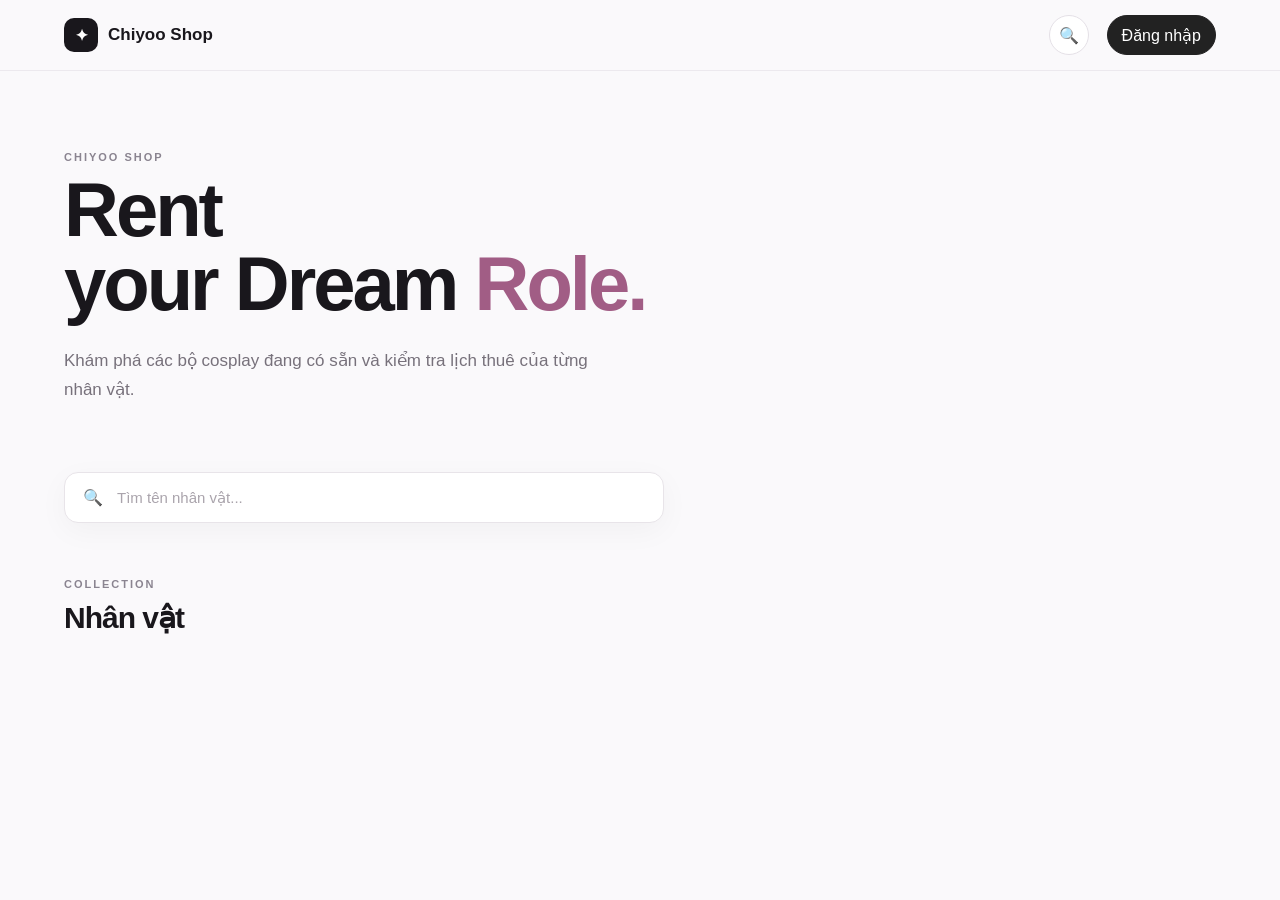
==== commit 62a447f0: "Update index.html" ====
--- a/index.html
+++ b/index.html
@@ -174,8 +174,8 @@
                     </p>
 
                     <h1>
-                        Chọn nhân vật.<br>
-                        Chọn ngày. <span>Thuê ngay.</span>
+                        Rent<br>
+                        your Dream <span>Role.</span>
                     </h1>
 
                     <p class="hero-description">
@@ -307,13 +307,10 @@
                     ></p>
 
 
-                    <div class="price-box">
-
-                        <span>Giá thuê</span>
-
-                        <strong id="detail-price"></strong>
-
-                    </div>
+                   <div class="address-box">
+    <span>Địa chỉ đồ</span>
+    <strong id="detail-address"></strong>
+</div>
 
 
                     <div class="included">
--- a/style.css
+++ b/style.css
@@ -1486,3 +1486,147 @@
     }
 
 }
+
+/* =========================
+   IMAGE LIGHTBOX
+========================= */
+
+.detail-image {
+    cursor: zoom-in;
+    transition: transform 0.2s ease;
+}
+
+.detail-image:hover {
+    transform: scale(1.01);
+}
+
+
+/* Khung phóng to */
+
+.image-lightbox {
+    position: fixed;
+    inset: 0;
+
+    z-index: 9999;
+
+    display: flex;
+    align-items: center;
+    justify-content: center;
+
+    padding: 30px;
+
+    opacity: 1;
+    visibility: visible;
+
+    transition:
+        opacity 0.2s ease,
+        visibility 0.2s ease;
+}
+
+
+/* Khi đóng */
+
+.image-lightbox.hidden {
+    opacity: 0;
+    visibility: hidden;
+    pointer-events: none;
+}
+
+
+/* Nền tối */
+
+.image-lightbox-overlay {
+    position: absolute;
+    inset: 0;
+
+    background: rgba(0, 0, 0, 0.88);
+
+    backdrop-filter: blur(6px);
+}
+
+
+/* Ảnh lớn */
+
+.lightbox-image {
+    position: relative;
+
+    z-index: 2;
+
+    max-width: 95vw;
+    max-height: 92vh;
+
+    width: auto;
+    height: auto;
+
+    object-fit: contain;
+
+    border-radius: 10px;
+
+    box-shadow:
+        0 20px 80px rgba(0, 0, 0, 0.5);
+
+    cursor: zoom-out;
+
+    user-select: none;
+}
+
+
+/* Nút X */
+
+.image-lightbox-close {
+    position: absolute;
+
+    top: 20px;
+    right: 25px;
+
+    z-index: 3;
+
+    width: 45px;
+    height: 45px;
+
+    border: 0;
+    border-radius: 50%;
+
+    background: rgba(255, 255, 255, 0.15);
+    color: white;
+
+    font-size: 32px;
+    line-height: 1;
+
+    cursor: pointer;
+
+    transition: 0.2s;
+}
+
+.image-lightbox-close:hover {
+    background: rgba(255, 255, 255, 0.3);
+    transform: scale(1.05);
+}
+
+
+/* Mobile */
+
+@media (max-width: 600px) {
+
+    .image-lightbox {
+        padding: 15px;
+    }
+
+    .lightbox-image {
+        max-width: 96vw;
+        max-height: 88vh;
+
+        border-radius: 6px;
+    }
+
+    .image-lightbox-close {
+        top: 12px;
+        right: 12px;
+
+        width: 40px;
+        height: 40px;
+
+        font-size: 28px;
+    }
+}
+
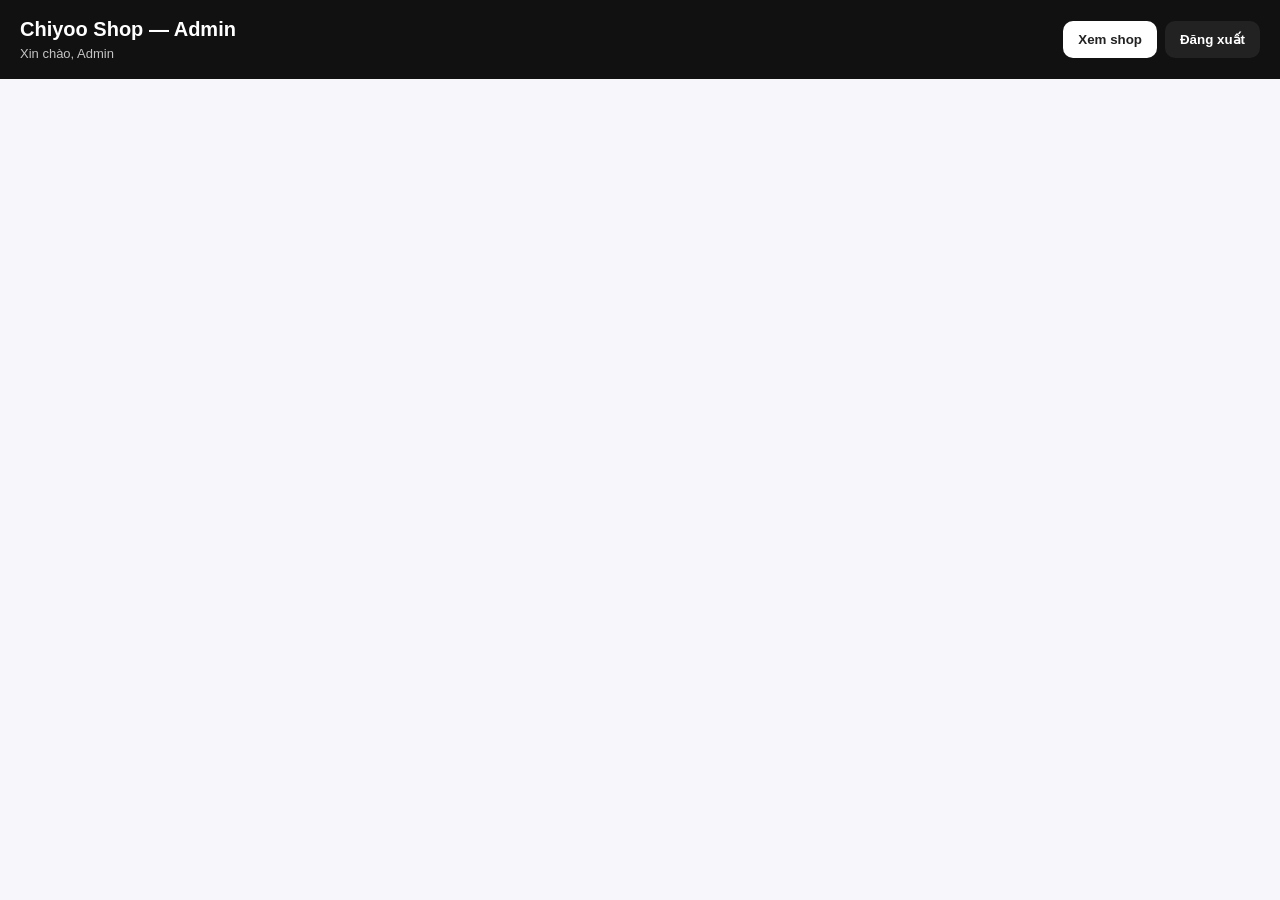
==== commit 8e1c7ee0: "Add files via upload" ====
--- a/index.html
+++ b/index.html
@@ -1,610 +1,646 @@
-<!DOCTYPE html>
-<html lang="vi">
-<head>
-    <meta charset="UTF-8">
-    <meta name="viewport" content="width=device-width, initial-scale=1.0">
-
-    <meta name="description" content="Chiyoo Shop - Cho thuê trang phục cosplay">
-
-    <title>Chiyoo Shop - Cho thuê cosplay</title>
-
-    <link rel="stylesheet" href="style.css">
-
-    <script src="https://cdn.jsdelivr.net/npm/@supabase/supabase-js@2"></script>
-
-    <style>
-        .auth-area {
-            display: flex;
-            align-items: center;
-            gap: 8px;
-            margin-left: 10px;
-        }
-
-        .auth-button {
-            border: 1px solid rgba(0, 0, 0, .12);
-            background: #fff;
-            border-radius: 999px;
-            padding: 9px 14px;
-            cursor: pointer;
-            font: inherit;
-        }
-
-        .auth-button.primary {
-            background: #222;
-            color: #fff;
-            border-color: #222;
-        }
-
-        .auth-user {
-            display: none;
-            align-items: center;
-            gap: 8px;
-            font-size: 13px;
-        }
-
-        .auth-user-name {
-            max-width: 130px;
-            overflow: hidden;
-            text-overflow: ellipsis;
-            white-space: nowrap;
-        }
-
-        .auth-role {
-            font-size: 10px;
-            padding: 3px 7px;
-            border-radius: 999px;
-            background: #eee;
-        }
-
-        .auth-message {
-            margin: 0 0 14px;
-            color: #666;
-            font-size: 14px;
-        }
-
-        .auth-switch {
-            border: 0;
-            background: none;
-            text-decoration: underline;
-            cursor: pointer;
-            font: inherit;
-            padding: 4px;
-        }
-
-        @media (max-width: 650px) {
-            .auth-user-name {
-                display: none;
-            }
-
-            .auth-button {
-                padding: 8px 11px;
-            }
-
-            .header-inner {
-                gap: 6px;
-            }
-        }
-    </style>
-</head>
-
-<body>
-
-    <!-- HEADER -->
-    <header class="header">
-
-        <div class="header-inner">
-
-            <a href="#" class="logo" onclick="goHome()">
-                <span class="logo-icon">✦</span>
-                <span>Chiyoo Shop</span>
-            </a>
-
-            <div class="header-actions">
-
-                <!-- CHỈ ADMIN MỚI THẤY -->
-                <button
-                    id="admin-button"
-                    class="admin-button"
-                    onclick="openAdminPage()"
-                    style="display: none;"
-                >
-                    ⚙ Quản trị
-                </button>
-
-                <button
-                    class="search-button"
-                    onclick="focusSearch()"
-                >
-                    🔍
-                </button>
-
-                <!-- AUTH -->
-                <div class="auth-area">
-
-                    <button
-                        id="auth-button"
-                        class="auth-button primary"
-                        onclick="openAuthModal()"
-                    >
-                        Đăng nhập
-                    </button>
-
-                    <div id="auth-user" class="auth-user">
-
-                        <span
-                            id="auth-user-name"
-                            class="auth-user-name"
-                        ></span>
-
-                        <span
-                            id="auth-user-role"
-                            class="auth-role"
-                        ></span>
-
-                        <button
-                            class="auth-button"
-                            onclick="signOutUser()"
-                        >
-                            Thoát
-                        </button>
-
-                    </div>
-
-                </div>
-
-            </div>
-
-        </div>
-
-    </header>
-
-
-    <!-- MAIN -->
-    <main>
-
-        <!-- HOME -->
-        <section id="home-page">
-
-            <section class="hero">
-
-                <div class="hero-content">
-
-                    <p class="hero-small">
-                        CHIYOO SHOP
-                    </p>
-
-                    <h1>
-                        Rent<br>
-                        your Dream <span>Role.</span>
-                    </h1>
-
-                    <p class="hero-description">
-                        Khám phá các bộ cosplay đang có sẵn
-                        và kiểm tra lịch thuê của từng nhân vật.
-                    </p>
-
-                </div>
-
-            </section>
-
-
-            <!-- SEARCH -->
-            <section class="search-section">
-
-                <div class="search-box">
-
-                    <span>🔍</span>
-
-                    <input
-                        id="search-input"
-                        type="text"
-                        placeholder="Tìm tên nhân vật..."
-                        oninput="searchCharacters()"
-                    >
-
-                </div>
-
-            </section>
-
-
-            <!-- CHARACTER -->
-            <section class="characters-section">
-
-                <div class="section-heading">
-
-                    <div>
-
-                        <p class="section-small">
-                            COLLECTION
-                        </p>
-
-                        <h2>
-                            Nhân vật
-                        </h2>
-
-                    </div>
-
-                    <span id="character-count"></span>
-
-                </div>
-
-
-                <div
-                    id="character-list"
-                    class="character-grid"
-                ></div>
-
-            </section>
-
-        </section>
-
-
-        <!-- CHARACTER DETAIL -->
-        <section
-            id="character-page"
-            class="character-page hidden"
-        >
-
-            <button
-                class="back-button"
-                onclick="goHome()"
-            >
-                ← Quay lại
-            </button>
-
-
-            <div class="character-detail">
-
-                <div class="detail-image-wrapper">
-
-                    <img
-                        id="detail-image"
-                        src=""
-                        alt=""
-                        class="detail-image"
-                    >
-
-                </div>
-                <!-- IMAGE LIGHTBOX -->
-<div id="image-lightbox" class="image-lightbox hidden">
-
-    <div
-        class="image-lightbox-overlay"
-        onclick="closeImageLightbox()"
-    ></div>
-
-    <button
-        class="image-lightbox-close"
-        onclick="closeImageLightbox()"
-        aria-label="Đóng"
-    >
-        ×
-    </button>
-
-    <img
-        id="lightbox-image"
-        class="lightbox-image"
-        src=""
-        alt=""
-    >
-
-</div>
-                
-
-
-                <div class="detail-info">
-
-                    <p
-                        id="detail-category"
-                        class="detail-category"
-                    ></p>
-
-                    <h1 id="detail-name"></h1>
-
-                    <p
-                        id="detail-description"
-                        class="detail-description"
-                    ></p>
-
-
-                   <div class="address-box">
-    <span>Địa chỉ đồ</span>
-    <strong id="detail-address"></strong>
-</div>
-
-
-                    <div class="included">
-
-                        <h3>Bộ cosplay gồm</h3>
-
-                        <ul id="detail-items"></ul>
-
-                    </div>
-
-                </div>
-
-            </div>
-
-
-            <!-- CALENDAR -->
-            <section class="calendar-section">
-
-                <div class="calendar-header">
-
-                    <div>
-
-                        <p class="section-small">
-                            AVAILABILITY
-                        </p>
-
-                        <h2>
-                            Lịch thuê
-                        </h2>
-
-                    </div>
-
-
-                    <div class="month-control">
-
-                        <button onclick="previousMonth()">
-                            ‹
-                        </button>
-
-                        <strong id="month-title"></strong>
-
-                        <button onclick="nextMonth()">
-                            ›
-                        </button>
-
-                    </div>
-
-                </div>
-
-
-                <div class="calendar-legend">
-
-                    <span>
-                        <i class="dot available"></i>
-                        Còn trống
-                    </span>
-
-                    <span>
-                        <i class="dot rented"></i>
-                        Đã thuê
-                    </span>
-
-                </div>
-
-
-                <div
-                    id="calendar"
-                    class="calendar"
-                ></div>
-
-
-                <div class="booking-note">
-
-                    <span>💡</span>
-
-                    <p>
-                        Chọn một ngày còn trống để gửi yêu cầu thuê.
-                    </p>
-
-                </div>
-
-            </section>
-
-        </section>
-
-    </main>
-
-
-    <!-- AUTH MODAL -->
-    <div
-        id="auth-modal"
-        class="modal hidden"
-    >
-
-        <div class="modal-box">
-
-            <button
-                class="modal-close"
-                onclick="closeAuthModal()"
-            >
-                ×
-            </button>
-
-            <p class="section-small">
-                CHIYOO SHOP
-            </p>
-
-            <h2 id="auth-title">
-                Đăng nhập
-            </h2>
-
-            <p
-                id="auth-message"
-                class="auth-message"
-            ></p>
-
-            <form
-                id="auth-form"
-                onsubmit="handleAuthSubmit(event)"
-            >
-
-                <label
-                    id="auth-name-label"
-                    class="hidden"
-                >
-                    Họ và tên
-
-                    <input
-                        id="auth-name"
-                        type="text"
-                        placeholder="Nguyễn Văn A"
-                    >
-                </label>
-
-
-                <label>
-                    Email
-
-                    <input
-                        id="auth-email"
-                        type="email"
-                        placeholder="email@example.com"
-                        required
-                    >
-                </label>
-
-
-                <label>
-                    Mật khẩu
-
-                    <input
-                        id="auth-password"
-                        type="password"
-                        placeholder="Ít nhất 6 ký tự"
-                        minlength="6"
-                        required
-                    >
-                </label>
-
-
-                <button
-                    id="auth-submit"
-                    class="submit-button"
-                    type="submit"
-                >
-                    Đăng nhập
-                </button>
-
-            </form>
-
-
-            <p
-                style="
-                    margin-top:14px;
-                    text-align:center;
-                    font-size:14px;
-                "
-            >
-
-                <span id="auth-switch-text">
-                    Chưa có tài khoản?
-                </span>
-
-                <button
-                    id="auth-switch"
-                    class="auth-switch"
-                    type="button"
-                    onclick="toggleAuthMode()"
-                >
-                    Đăng ký
-                </button>
-
-            </p>
-
-        </div>
-
-    </div>
-
-
-    <!-- BOOKING MODAL -->
-    <div
-        id="booking-modal"
-        class="modal hidden"
-    >
-
-        <div
-            class="modal-overlay"
-            onclick="closeBooking()"
-        ></div>
-
-        <div class="modal-box">
-
-            <button
-                class="modal-close"
-                onclick="closeBooking()"
-            >
-                ×
-            </button>
-
-            <p class="section-small">
-                ĐẶT THUÊ
-            </p>
-
-            <h2 id="booking-title">
-                Đặt cosplay
-            </h2>
-
-            <p
-                id="booking-date"
-                class="booking-date"
-            ></p>
-
-
-            <form onsubmit="submitBooking(event)">
-
-                <label>
-                    Họ và tên
-
-                    <input
-                        id="customer-name"
-                        type="text"
-                        placeholder="Nguyễn Văn A"
-                        required
-                    >
-                </label>
-
-
-                <label>
-                    Số điện thoại
-
-                    <input
-                        id="customer-phone"
-                        type="tel"
-                        placeholder="09xxxxxxxx"
-                        required
-                    >
-                </label>
-
-
-                <label>
-                    Ghi chú
-
-                    <textarea
-                        id="customer-note"
-                        placeholder="Ví dụ: muốn nhận đồ buổi sáng..."
-                    ></textarea>
-
-                </label>
-
-
-                <button
-                    class="submit-button"
-                    type="submit"
-                >
-                    Gửi yêu cầu thuê
-                </button>
-
-            </form>
-
-        </div>
-
-    </div>
-
-
-    <!-- TOAST -->
-    <div
-        id="toast"
-        class="toast"
-    >
-        Đã gửi yêu cầu!
-    </div>
-
-
-    <script src="script.js"></script>
-
-</body>
-</html>
+<!DOCTYPE html>
+<html lang="vi">
+<head>
+    <meta charset="UTF-8">
+
+    <meta
+        name="viewport"
+        content="width=device-width, initial-scale=1.0"
+    >
+
+    <title>Chiyoo Shop — Admin</title>
+
+    <script src="https://cdn.jsdelivr.net/npm/@supabase/supabase-js@2"></script>
+
+    <style>
+        * {
+            box-sizing: border-box;
+        }
+
+        body {
+            margin: 0;
+            font-family: Arial, sans-serif;
+            background: #f7f7fb;
+            color: #222;
+        }
+
+        header {
+            background: #111;
+            color: white;
+            padding: 18px 20px;
+            display: flex;
+            align-items: center;
+            justify-content: space-between;
+            gap: 15px;
+        }
+
+        header h1 {
+            margin: 0;
+            font-size: 20px;
+        }
+
+        header p {
+            margin: 5px 0 0;
+            opacity: .75;
+            font-size: 13px;
+        }
+
+        .header-buttons {
+            display: flex;
+            gap: 8px;
+        }
+
+        button {
+            border: 0;
+            border-radius: 10px;
+            padding: 11px 15px;
+            cursor: pointer;
+            font-weight: 600;
+        }
+
+        button:disabled {
+            opacity: .6;
+            cursor: not-allowed;
+        }
+
+        .btn-light {
+            background: white;
+            color: #222;
+        }
+
+        .btn-dark {
+            background: #222;
+            color: white;
+        }
+
+        main {
+            width: min(1100px, calc(100% - 30px));
+            margin: 25px auto 50px;
+        }
+
+        .admin-message {
+            padding: 14px 16px;
+            border-radius: 10px;
+            margin-bottom: 18px;
+            display: none;
+        }
+
+        .admin-message.success {
+            background: #e9f9ee;
+            color: #176b32;
+        }
+
+        .admin-message.error {
+            background: #ffe9ed;
+            color: #a51d35;
+        }
+
+        .panel {
+            background: white;
+            border-radius: 16px;
+            padding: 22px;
+            margin-bottom: 22px;
+            box-shadow: 0 4px 20px rgba(0,0,0,.06);
+        }
+
+        .panel h2 {
+            margin-top: 0;
+        }
+
+        .form-grid {
+            display: grid;
+            grid-template-columns: 1fr 1fr;
+            gap: 15px;
+        }
+
+        .form-group {
+            display: flex;
+            flex-direction: column;
+            gap: 7px;
+        }
+
+        .form-group.full {
+            grid-column: 1 / -1;
+        }
+
+        label {
+            font-size: 14px;
+            font-weight: 600;
+        }
+
+        input,
+        textarea {
+            width: 100%;
+            border: 1px solid #ddd;
+            border-radius: 10px;
+            padding: 12px;
+            font-size: 15px;
+            outline: none;
+        }
+
+        input:focus,
+        textarea:focus {
+            border-color: #888;
+        }
+
+        textarea {
+            min-height: 100px;
+            resize: vertical;
+        }
+
+        input[type="checkbox"] {
+            width: auto;
+        }
+
+        .image-preview-box {
+            margin-top: 10px;
+        }
+
+        #image-preview {
+            display: none;
+            width: 100%;
+            max-width: 500px;
+            aspect-ratio: 16 / 9;
+            object-fit: contain;
+            background: #f1f1f1;
+            border-radius: 12px;
+            border: 1px solid #ddd;
+        }
+
+        .current-image-note {
+            display: none;
+            margin-top: 8px;
+            color: #777;
+            font-size: 13px;
+        }
+
+        .form-buttons {
+            display: flex;
+            gap: 10px;
+            margin-top: 20px;
+        }
+
+        .submit-button {
+            background: #111;
+            color: white;
+            width: 100%;
+            font-size: 15px;
+            margin-top: 0;
+        }
+
+        .cancel-edit-button {
+            display: none;
+            background: #eee;
+            color: #222;
+            min-width: 130px;
+        }
+
+        .edit-mode-title {
+            color: #8a5a00;
+        }
+
+        #character-list {
+            display: grid;
+            grid-template-columns: repeat(2, 1fr);
+            gap: 18px;
+        }
+
+        .admin-character-card {
+            border: 1px solid #eee;
+            border-radius: 14px;
+            overflow: hidden;
+            background: white;
+        }
+
+        .admin-character-image {
+            width: 100%;
+            aspect-ratio: 16 / 9;
+            object-fit: contain;
+            background: #f1f1f1;
+            display: block;
+        }
+
+        .admin-character-no-image {
+            width: 100%;
+            aspect-ratio: 16 / 9;
+            background: #eee;
+            display: flex;
+            align-items: center;
+            justify-content: center;
+            color: #888;
+        }
+
+        .admin-character-info {
+            padding: 15px;
+        }
+
+        .admin-character-info h3 {
+            margin: 0 0 6px;
+        }
+
+        .admin-character-info p {
+            margin: 6px 0;
+            color: #666;
+            font-size: 14px;
+        }
+
+        .admin-character-actions {
+            display: flex;
+            gap: 8px;
+            flex-wrap: wrap;
+            margin-top: 10px;
+        }
+
+        .admin-character-actions button {
+            margin-top: 0;
+            background: #eee;
+        }
+
+        .edit-character-button {
+            background: #fff3cd !important;
+            color: #7a5200;
+        }
+
+        .delete-character-button {
+            background: #ffe7e7 !important;
+            color: #a51d35;
+        }
+
+        #access-notice {
+            background: white;
+            border-radius: 16px;
+            padding: 30px;
+            box-shadow: 0 4px 20px rgba(0,0,0,.06);
+        }
+
+        .admin-rental-card {
+            border: 1px solid #eee;
+            border-radius: 14px;
+            padding: 16px;
+            margin-bottom: 14px;
+            background: #fff;
+        }
+
+        .admin-rental-head {
+            display: flex;
+            justify-content: space-between;
+            align-items: flex-start;
+            gap: 12px;
+            flex-wrap: wrap;
+        }
+
+        .admin-rental-head h3 {
+            margin: 0 0 4px;
+        }
+
+        .admin-rental-head p {
+            margin: 3px 0;
+            font-size: 13px;
+            color: #555;
+        }
+
+        .admin-rental-status {
+            font-size: 12px;
+            font-weight: 700;
+            padding: 5px 10px;
+            border-radius: 999px;
+            white-space: nowrap;
+            background: #eee;
+        }
+
+        .admin-rental-status.pending {
+            background: #fff3cd;
+            color: #8a5a00;
+        }
+
+        .admin-rental-status.confirmed {
+            background: #e9f9ee;
+            color: #176b32;
+        }
+
+        .admin-rental-status.cancelled,
+        .admin-rental-status.rejected {
+            background: #ffe9ed;
+            color: #a51d35;
+        }
+
+        .admin-rental-status.completed {
+            background: #e7edff;
+            color: #253e9e;
+        }
+
+        .admin-rental-customer {
+            margin-top: 10px;
+            padding-top: 10px;
+            border-top: 1px dashed #e5e7eb;
+            font-size: 14px;
+        }
+
+        .admin-rental-customer p {
+            margin: 4px 0;
+        }
+
+        .admin-rental-actions {
+            display: flex;
+            gap: 8px;
+            flex-wrap: wrap;
+            margin-top: 12px;
+        }
+
+        .admin-rental-actions button {
+            background: #eee;
+            font-size: 13px;
+            padding: 9px 13px;
+        }
+
+        .admin-rental-actions button.danger {
+            background: #ffe7e7;
+            color: #a51d35;
+        }
+
+        @media (max-width: 700px) {
+            header {
+                align-items: flex-start;
+                flex-direction: column;
+            }
+
+            .header-buttons {
+                width: 100%;
+            }
+
+            .header-buttons button {
+                flex: 1;
+            }
+
+            .form-grid {
+                grid-template-columns: 1fr;
+            }
+
+            .form-group.full {
+                grid-column: auto;
+            }
+
+            #character-list {
+                grid-template-columns: 1fr;
+            }
+
+            main {
+                width: min(100% - 20px, 1100px);
+                margin-top: 15px;
+            }
+
+            .panel {
+                padding: 16px;
+            }
+
+            .form-buttons {
+                flex-direction: column;
+            }
+
+            .cancel-edit-button {
+                width: 100%;
+            }
+        }
+    </style>
+</head>
+
+<body>
+
+<header>
+    <div>
+        <h1>Chiyoo Shop — Admin</h1>
+        <p>Xin chào, <span id="admin-name">Admin</span></p>
+    </div>
+
+    <div class="header-buttons">
+        <button
+            id="shop-button"
+            class="btn-light"
+            type="button"
+        >
+            Xem shop
+        </button>
+
+        <button
+            id="logout-button"
+            class="btn-dark"
+            type="button"
+        >
+            Đăng xuất
+        </button>
+    </div>
+</header>
+
+<main>
+
+    <!-- THÔNG BÁO -->
+    <div
+        id="admin-message"
+        class="admin-message"
+    ></div>
+
+    <!-- KIỂM TRA QUYỀN -->
+    <div
+        id="access-notice"
+        style="display:none;"
+    >
+        <h2>Đang kiểm tra quyền...</h2>
+        <p>Vui lòng chờ một chút.</p>
+    </div>
+
+    <!-- NỘI DUNG ADMIN -->
+    <div
+        id="admin-content"
+        style="display:none;"
+    >
+
+        <!-- THÊM / SỬA NHÂN VẬT -->
+        <section class="panel">
+
+            <h2 id="character-form-title">
+                ➕ Thêm nhân vật
+            </h2>
+
+            <form id="character-form">
+
+                <div class="form-grid">
+
+                    <!-- TÊN -->
+                    <div class="form-group">
+                        <label for="character-name">
+                            Tên nhân vật
+                        </label>
+
+                        <input
+                            type="text"
+                            id="character-name"
+                            placeholder="Ví dụ: Hu Tao"
+                            required
+                        >
+                    </div>
+
+                    <!-- THỂ LOẠI -->
+                    <div class="form-group">
+                        <label for="character-category">
+                            Thể loại
+                        </label>
+
+                        <input
+                            type="text"
+                            id="character-category"
+                            placeholder="Ví dụ: Genshin Impact"
+                            required
+                        >
+                    </div>
+
+                    <!-- ĐỊA CHỈ -->
+                    <div class="form-group">
+                        <label for="character-address">
+                            Địa chỉ đồ
+                        </label>
+
+                        <input
+                            type="text"
+                            id="character-address"
+                            placeholder="Ví dụ: Quận 1, TP.HCM"
+                            required
+                        >
+                    </div>
+
+                    <!-- ẢNH -->
+                    <div class="form-group">
+                        <label for="character-image">
+                            Ảnh nhân vật
+                        </label>
+
+                        <input
+                            type="file"
+                            id="character-image"
+                            accept="image/*"
+                        >
+
+                        <small id="current-image-note"
+                               class="current-image-note">
+                            Đang sử dụng ảnh hiện tại.
+                            Chọn ảnh mới nếu muốn thay ảnh.
+                        </small>
+                    </div>
+
+                    <!-- MÔ TẢ -->
+                    <div class="form-group full">
+                        <label for="character-description">
+                            Mô tả
+                        </label>
+
+                        <textarea
+                            id="character-description"
+                            placeholder="Mô tả về bộ cosplay..."
+                        ></textarea>
+                    </div>
+
+                    <!-- PHỤ KIỆN -->
+                    <div class="form-group full">
+                        <label for="character-items">
+                            Phụ kiện đi kèm
+                        </label>
+
+                        <textarea
+                            id="character-items"
+                            placeholder="Tóc giả&#10;Trang phục&#10;Phụ kiện..."
+                        ></textarea>
+
+                        <small>
+                            Mỗi phụ kiện viết trên một dòng.
+                        </small>
+                    </div>
+
+                    <!-- TRẠNG THÁI -->
+                    <div class="form-group full">
+
+                        <label>
+                            <input
+                                type="checkbox"
+                                id="character-active"
+                                checked
+                            >
+
+                            Hiển thị nhân vật trên shop
+                        </label>
+
+                    </div>
+
+                    <!-- PREVIEW -->
+                    <div class="form-group full">
+
+                        <label>
+                            Xem trước ảnh
+                        </label>
+
+                        <div class="image-preview-box">
+
+                            <img
+                                id="image-preview"
+                                src=""
+                                alt="Xem trước ảnh"
+                            >
+
+                        </div>
+
+                    </div>
+
+                </div>
+
+                <div class="form-buttons">
+
+                    <button
+                        type="submit"
+                        id="submit-character-button"
+                        class="submit-button"
+                    >
+                        Upload ảnh & lưu nhân vật
+                    </button>
+
+                    <button
+                        type="button"
+                        id="cancel-edit-button"
+                        class="cancel-edit-button"
+                    >
+                        Hủy sửa
+                    </button>
+
+                </div>
+
+            </form>
+
+        </section>
+
+        <!-- QUẢN LÝ ĐƠN THUÊ -->
+        <section class="panel">
+
+            <h2>🗓️ Quản lý đơn thuê</h2>
+
+            <div id="rental-request-list">
+                <p>Đang tải...</p>
+            </div>
+
+        </section>
+
+        <!-- DANH SÁCH -->
+        <section class="panel">
+
+            <h2>📦 Nhân vật hiện có</h2>
+
+            <div id="character-list">
+                <p>Đang tải...</p>
+            </div>
+
+        </section>
+
+    </div>
+
+</main>
+
+<script src="admin.js"></script>
+
+</body>
+</html>
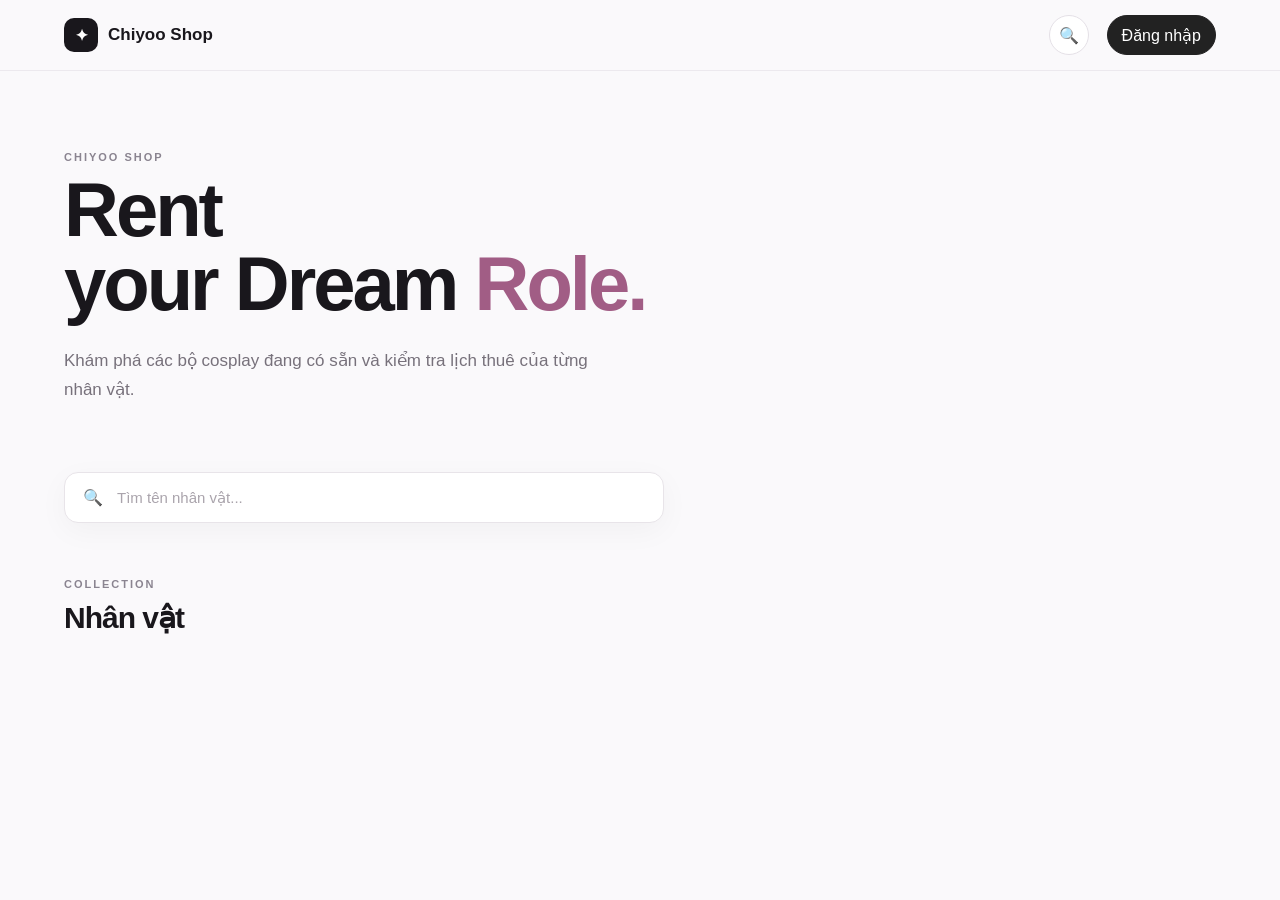
==== commit 269c384d: "Add files via upload" ====
--- a/index.html
+++ b/index.html
@@ -1,646 +1,615 @@
-<!DOCTYPE html>
-<html lang="vi">
-<head>
-    <meta charset="UTF-8">
-
-    <meta
-        name="viewport"
-        content="width=device-width, initial-scale=1.0"
-    >
-
-    <title>Chiyoo Shop — Admin</title>
-
-    <script src="https://cdn.jsdelivr.net/npm/@supabase/supabase-js@2"></script>
-
-    <style>
-        * {
-            box-sizing: border-box;
-        }
-
-        body {
-            margin: 0;
-            font-family: Arial, sans-serif;
-            background: #f7f7fb;
-            color: #222;
-        }
-
-        header {
-            background: #111;
-            color: white;
-            padding: 18px 20px;
-            display: flex;
-            align-items: center;
-            justify-content: space-between;
-            gap: 15px;
-        }
-
-        header h1 {
-            margin: 0;
-            font-size: 20px;
-        }
-
-        header p {
-            margin: 5px 0 0;
-            opacity: .75;
-            font-size: 13px;
-        }
-
-        .header-buttons {
-            display: flex;
-            gap: 8px;
-        }
-
-        button {
-            border: 0;
-            border-radius: 10px;
-            padding: 11px 15px;
-            cursor: pointer;
-            font-weight: 600;
-        }
-
-        button:disabled {
-            opacity: .6;
-            cursor: not-allowed;
-        }
-
-        .btn-light {
-            background: white;
-            color: #222;
-        }
-
-        .btn-dark {
-            background: #222;
-            color: white;
-        }
-
-        main {
-            width: min(1100px, calc(100% - 30px));
-            margin: 25px auto 50px;
-        }
-
-        .admin-message {
-            padding: 14px 16px;
-            border-radius: 10px;
-            margin-bottom: 18px;
-            display: none;
-        }
-
-        .admin-message.success {
-            background: #e9f9ee;
-            color: #176b32;
-        }
-
-        .admin-message.error {
-            background: #ffe9ed;
-            color: #a51d35;
-        }
-
-        .panel {
-            background: white;
-            border-radius: 16px;
-            padding: 22px;
-            margin-bottom: 22px;
-            box-shadow: 0 4px 20px rgba(0,0,0,.06);
-        }
-
-        .panel h2 {
-            margin-top: 0;
-        }
-
-        .form-grid {
-            display: grid;
-            grid-template-columns: 1fr 1fr;
-            gap: 15px;
-        }
-
-        .form-group {
-            display: flex;
-            flex-direction: column;
-            gap: 7px;
-        }
-
-        .form-group.full {
-            grid-column: 1 / -1;
-        }
-
-        label {
-            font-size: 14px;
-            font-weight: 600;
-        }
-
-        input,
-        textarea {
-            width: 100%;
-            border: 1px solid #ddd;
-            border-radius: 10px;
-            padding: 12px;
-            font-size: 15px;
-            outline: none;
-        }
-
-        input:focus,
-        textarea:focus {
-            border-color: #888;
-        }
-
-        textarea {
-            min-height: 100px;
-            resize: vertical;
-        }
-
-        input[type="checkbox"] {
-            width: auto;
-        }
-
-        .image-preview-box {
-            margin-top: 10px;
-        }
-
-        #image-preview {
-            display: none;
-            width: 100%;
-            max-width: 500px;
-            aspect-ratio: 16 / 9;
-            object-fit: contain;
-            background: #f1f1f1;
-            border-radius: 12px;
-            border: 1px solid #ddd;
-        }
-
-        .current-image-note {
-            display: none;
-            margin-top: 8px;
-            color: #777;
-            font-size: 13px;
-        }
-
-        .form-buttons {
-            display: flex;
-            gap: 10px;
-            margin-top: 20px;
-        }
-
-        .submit-button {
-            background: #111;
-            color: white;
-            width: 100%;
-            font-size: 15px;
-            margin-top: 0;
-        }
-
-        .cancel-edit-button {
-            display: none;
-            background: #eee;
-            color: #222;
-            min-width: 130px;
-        }
-
-        .edit-mode-title {
-            color: #8a5a00;
-        }
-
-        #character-list {
-            display: grid;
-            grid-template-columns: repeat(2, 1fr);
-            gap: 18px;
-        }
-
-        .admin-character-card {
-            border: 1px solid #eee;
-            border-radius: 14px;
-            overflow: hidden;
-            background: white;
-        }
-
-        .admin-character-image {
-            width: 100%;
-            aspect-ratio: 16 / 9;
-            object-fit: contain;
-            background: #f1f1f1;
-            display: block;
-        }
-
-        .admin-character-no-image {
-            width: 100%;
-            aspect-ratio: 16 / 9;
-            background: #eee;
-            display: flex;
-            align-items: center;
-            justify-content: center;
-            color: #888;
-        }
-
-        .admin-character-info {
-            padding: 15px;
-        }
-
-        .admin-character-info h3 {
-            margin: 0 0 6px;
-        }
-
-        .admin-character-info p {
-            margin: 6px 0;
-            color: #666;
-            font-size: 14px;
-        }
-
-        .admin-character-actions {
-            display: flex;
-            gap: 8px;
-            flex-wrap: wrap;
-            margin-top: 10px;
-        }
-
-        .admin-character-actions button {
-            margin-top: 0;
-            background: #eee;
-        }
-
-        .edit-character-button {
-            background: #fff3cd !important;
-            color: #7a5200;
-        }
-
-        .delete-character-button {
-            background: #ffe7e7 !important;
-            color: #a51d35;
-        }
-
-        #access-notice {
-            background: white;
-            border-radius: 16px;
-            padding: 30px;
-            box-shadow: 0 4px 20px rgba(0,0,0,.06);
-        }
-
-        .admin-rental-card {
-            border: 1px solid #eee;
-            border-radius: 14px;
-            padding: 16px;
-            margin-bottom: 14px;
-            background: #fff;
-        }
-
-        .admin-rental-head {
-            display: flex;
-            justify-content: space-between;
-            align-items: flex-start;
-            gap: 12px;
-            flex-wrap: wrap;
-        }
-
-        .admin-rental-head h3 {
-            margin: 0 0 4px;
-        }
-
-        .admin-rental-head p {
-            margin: 3px 0;
-            font-size: 13px;
-            color: #555;
-        }
-
-        .admin-rental-status {
-            font-size: 12px;
-            font-weight: 700;
-            padding: 5px 10px;
-            border-radius: 999px;
-            white-space: nowrap;
-            background: #eee;
-        }
-
-        .admin-rental-status.pending {
-            background: #fff3cd;
-            color: #8a5a00;
-        }
-
-        .admin-rental-status.confirmed {
-            background: #e9f9ee;
-            color: #176b32;
-        }
-
-        .admin-rental-status.cancelled,
-        .admin-rental-status.rejected {
-            background: #ffe9ed;
-            color: #a51d35;
-        }
-
-        .admin-rental-status.completed {
-            background: #e7edff;
-            color: #253e9e;
-        }
-
-        .admin-rental-customer {
-            margin-top: 10px;
-            padding-top: 10px;
-            border-top: 1px dashed #e5e7eb;
-            font-size: 14px;
-        }
-
-        .admin-rental-customer p {
-            margin: 4px 0;
-        }
-
-        .admin-rental-actions {
-            display: flex;
-            gap: 8px;
-            flex-wrap: wrap;
-            margin-top: 12px;
-        }
-
-        .admin-rental-actions button {
-            background: #eee;
-            font-size: 13px;
-            padding: 9px 13px;
-        }
-
-        .admin-rental-actions button.danger {
-            background: #ffe7e7;
-            color: #a51d35;
-        }
-
-        @media (max-width: 700px) {
-            header {
-                align-items: flex-start;
-                flex-direction: column;
-            }
-
-            .header-buttons {
-                width: 100%;
-            }
-
-            .header-buttons button {
-                flex: 1;
-            }
-
-            .form-grid {
-                grid-template-columns: 1fr;
-            }
-
-            .form-group.full {
-                grid-column: auto;
-            }
-
-            #character-list {
-                grid-template-columns: 1fr;
-            }
-
-            main {
-                width: min(100% - 20px, 1100px);
-                margin-top: 15px;
-            }
-
-            .panel {
-                padding: 16px;
-            }
-
-            .form-buttons {
-                flex-direction: column;
-            }
-
-            .cancel-edit-button {
-                width: 100%;
-            }
-        }
-    </style>
-</head>
-
-<body>
-
-<header>
-    <div>
-        <h1>Chiyoo Shop — Admin</h1>
-        <p>Xin chào, <span id="admin-name">Admin</span></p>
-    </div>
-
-    <div class="header-buttons">
-        <button
-            id="shop-button"
-            class="btn-light"
-            type="button"
-        >
-            Xem shop
-        </button>
-
-        <button
-            id="logout-button"
-            class="btn-dark"
-            type="button"
-        >
-            Đăng xuất
-        </button>
-    </div>
-</header>
-
-<main>
-
-    <!-- THÔNG BÁO -->
-    <div
-        id="admin-message"
-        class="admin-message"
-    ></div>
-
-    <!-- KIỂM TRA QUYỀN -->
-    <div
-        id="access-notice"
-        style="display:none;"
-    >
-        <h2>Đang kiểm tra quyền...</h2>
-        <p>Vui lòng chờ một chút.</p>
-    </div>
-
-    <!-- NỘI DUNG ADMIN -->
-    <div
-        id="admin-content"
-        style="display:none;"
-    >
-
-        <!-- THÊM / SỬA NHÂN VẬT -->
-        <section class="panel">
-
-            <h2 id="character-form-title">
-                ➕ Thêm nhân vật
-            </h2>
-
-            <form id="character-form">
-
-                <div class="form-grid">
-
-                    <!-- TÊN -->
-                    <div class="form-group">
-                        <label for="character-name">
-                            Tên nhân vật
-                        </label>
-
-                        <input
-                            type="text"
-                            id="character-name"
-                            placeholder="Ví dụ: Hu Tao"
-                            required
-                        >
-                    </div>
-
-                    <!-- THỂ LOẠI -->
-                    <div class="form-group">
-                        <label for="character-category">
-                            Thể loại
-                        </label>
-
-                        <input
-                            type="text"
-                            id="character-category"
-                            placeholder="Ví dụ: Genshin Impact"
-                            required
-                        >
-                    </div>
-
-                    <!-- ĐỊA CHỈ -->
-                    <div class="form-group">
-                        <label for="character-address">
-                            Địa chỉ đồ
-                        </label>
-
-                        <input
-                            type="text"
-                            id="character-address"
-                            placeholder="Ví dụ: Quận 1, TP.HCM"
-                            required
-                        >
-                    </div>
-
-                    <!-- ẢNH -->
-                    <div class="form-group">
-                        <label for="character-image">
-                            Ảnh nhân vật
-                        </label>
-
-                        <input
-                            type="file"
-                            id="character-image"
-                            accept="image/*"
-                        >
-
-                        <small id="current-image-note"
-                               class="current-image-note">
-                            Đang sử dụng ảnh hiện tại.
-                            Chọn ảnh mới nếu muốn thay ảnh.
-                        </small>
-                    </div>
-
-                    <!-- MÔ TẢ -->
-                    <div class="form-group full">
-                        <label for="character-description">
-                            Mô tả
-                        </label>
-
-                        <textarea
-                            id="character-description"
-                            placeholder="Mô tả về bộ cosplay..."
-                        ></textarea>
-                    </div>
-
-                    <!-- PHỤ KIỆN -->
-                    <div class="form-group full">
-                        <label for="character-items">
-                            Phụ kiện đi kèm
-                        </label>
-
-                        <textarea
-                            id="character-items"
-                            placeholder="Tóc giả&#10;Trang phục&#10;Phụ kiện..."
-                        ></textarea>
-
-                        <small>
-                            Mỗi phụ kiện viết trên một dòng.
-                        </small>
-                    </div>
-
-                    <!-- TRẠNG THÁI -->
-                    <div class="form-group full">
-
-                        <label>
-                            <input
-                                type="checkbox"
-                                id="character-active"
-                                checked
-                            >
-
-                            Hiển thị nhân vật trên shop
-                        </label>
-
-                    </div>
-
-                    <!-- PREVIEW -->
-                    <div class="form-group full">
-
-                        <label>
-                            Xem trước ảnh
-                        </label>
-
-                        <div class="image-preview-box">
-
-                            <img
-                                id="image-preview"
-                                src=""
-                                alt="Xem trước ảnh"
-                            >
-
-                        </div>
-
-                    </div>
-
-                </div>
-
-                <div class="form-buttons">
-
-                    <button
-                        type="submit"
-                        id="submit-character-button"
-                        class="submit-button"
-                    >
-                        Upload ảnh & lưu nhân vật
-                    </button>
-
-                    <button
-                        type="button"
-                        id="cancel-edit-button"
-                        class="cancel-edit-button"
-                    >
-                        Hủy sửa
-                    </button>
-
-                </div>
-
-            </form>
-
-        </section>
-
-        <!-- QUẢN LÝ ĐƠN THUÊ -->
-        <section class="panel">
-
-            <h2>🗓️ Quản lý đơn thuê</h2>
-
-            <div id="rental-request-list">
-                <p>Đang tải...</p>
-            </div>
-
-        </section>
-
-        <!-- DANH SÁCH -->
-        <section class="panel">
-
-            <h2>📦 Nhân vật hiện có</h2>
-
-            <div id="character-list">
-                <p>Đang tải...</p>
-            </div>
-
-        </section>
-
-    </div>
-
-</main>
-
-<script src="admin.js"></script>
-
-</body>
-</html>
+<!DOCTYPE html>
+<html lang="vi">
+<head>
+    <meta charset="UTF-8">
+    <meta name="viewport" content="width=device-width, initial-scale=1.0">
+
+    <meta name="description" content="Chiyoo Shop - Cho thuê trang phục cosplay">
+
+    <title>Chiyoo Shop - Cho thuê cosplay</title>
+
+    <link rel="stylesheet" href="style.css">
+
+    <script src="https://cdn.jsdelivr.net/npm/@supabase/supabase-js@2"></script>
+
+    <style>
+        .auth-area {
+            display: flex;
+            align-items: center;
+            gap: 8px;
+            margin-left: 10px;
+        }
+
+        .auth-button {
+            border: 1px solid rgba(0, 0, 0, .12);
+            background: #fff;
+            border-radius: 999px;
+            padding: 9px 14px;
+            cursor: pointer;
+            font: inherit;
+        }
+
+        .auth-button.primary {
+            background: #222;
+            color: #fff;
+            border-color: #222;
+        }
+
+        .auth-user {
+            display: none;
+            align-items: center;
+            gap: 8px;
+            font-size: 13px;
+        }
+
+        .auth-user-name {
+            max-width: 130px;
+            overflow: hidden;
+            text-overflow: ellipsis;
+            white-space: nowrap;
+        }
+
+        .auth-role {
+            font-size: 10px;
+            padding: 3px 7px;
+            border-radius: 999px;
+            background: #eee;
+        }
+
+        .auth-message {
+            margin: 0 0 14px;
+            color: #666;
+            font-size: 14px;
+        }
+
+        .auth-switch {
+            border: 0;
+            background: none;
+            text-decoration: underline;
+            cursor: pointer;
+            font: inherit;
+            padding: 4px;
+        }
+
+        @media (max-width: 650px) {
+            .auth-user-name {
+                display: none;
+            }
+
+            .auth-button {
+                padding: 8px 11px;
+            }
+
+            .header-inner {
+                gap: 6px;
+            }
+        }
+    </style>
+</head>
+
+<body>
+
+    <!-- HEADER -->
+    <header class="header">
+
+        <div class="header-inner">
+
+            <a href="#" class="logo" onclick="goHome()">
+                <span class="logo-icon">✦</span>
+                <span>Chiyoo Shop</span>
+            </a>
+
+            <div class="header-actions">
+
+                <!-- CHỈ ADMIN MỚI THẤY -->
+                <button
+                    id="admin-button"
+                    class="admin-button"
+                    onclick="openAdminPage()"
+                    style="display: none;"
+                >
+                    ⚙ Quản trị
+                </button>
+
+                <button
+                    class="search-button"
+                    onclick="focusSearch()"
+                >
+                    🔍
+                </button>
+
+                <!-- AUTH -->
+                <div class="auth-area">
+
+                    <button
+                        id="auth-button"
+                        class="auth-button primary"
+                        onclick="openAuthModal()"
+                    >
+                        Đăng nhập
+                    </button>
+
+                    <div id="auth-user" class="auth-user">
+
+                        <span
+                            id="auth-user-name"
+                            class="auth-user-name"
+                        ></span>
+
+                        <span
+                            id="auth-user-role"
+                            class="auth-role"
+                        ></span>
+
+                        <button
+                            class="auth-button"
+                            onclick="signOutUser()"
+                        >
+                            Thoát
+                        </button>
+
+                    </div>
+
+                </div>
+
+            </div>
+
+        </div>
+
+    </header>
+
+
+    <!-- MAIN -->
+    <main>
+
+        <!-- HOME -->
+        <section id="home-page">
+
+            <section class="hero">
+
+                <div class="hero-content">
+
+                    <p class="hero-small">
+                        CHIYOO SHOP
+                    </p>
+
+                    <h1>
+                        Rent<br>
+                        your Dream <span>Role.</span>
+                    </h1>
+
+                    <p class="hero-description">
+                        Khám phá các bộ cosplay đang có sẵn
+                        và kiểm tra lịch thuê của từng nhân vật.
+                    </p>
+
+                </div>
+
+            </section>
+
+
+            <!-- SEARCH -->
+            <section class="search-section">
+
+                <div class="search-box">
+
+                    <span>🔍</span>
+
+                    <input
+                        id="search-input"
+                        type="text"
+                        placeholder="Tìm tên nhân vật..."
+                        oninput="searchCharacters()"
+                    >
+
+                </div>
+
+            </section>
+
+
+            <!-- CHARACTER -->
+            <section class="characters-section">
+
+                <div class="section-heading">
+
+                    <div>
+
+                        <p class="section-small">
+                            COLLECTION
+                        </p>
+
+                        <h2>
+                            Nhân vật
+                        </h2>
+
+                    </div>
+
+                    <span id="character-count"></span>
+
+                </div>
+
+
+                <div
+                    id="character-list"
+                    class="character-grid"
+                ></div>
+
+            </section>
+
+        </section>
+
+
+        <!-- CHARACTER DETAIL -->
+        <section
+            id="character-page"
+            class="character-page hidden"
+        >
+
+            <button
+                class="back-button"
+                onclick="goHome()"
+            >
+                ← Quay lại
+            </button>
+
+
+            <div class="character-detail">
+
+                <div class="detail-image-wrapper">
+
+                    <img
+                        id="detail-image"
+                        src=""
+                        alt=""
+                        class="detail-image"
+                    >
+
+                </div>
+                <!-- IMAGE LIGHTBOX -->
+<div id="image-lightbox" class="image-lightbox hidden">
+
+    <div
+        class="image-lightbox-overlay"
+        onclick="closeImageLightbox()"
+    ></div>
+
+    <button
+        class="image-lightbox-close"
+        onclick="closeImageLightbox()"
+        aria-label="Đóng"
+    >
+        ×
+    </button>
+
+    <img
+        id="lightbox-image"
+        class="lightbox-image"
+        src=""
+        alt=""
+    >
+
+</div>
+                
+
+
+                <div class="detail-info">
+
+                    <p
+                        id="detail-category"
+                        class="detail-category"
+                    ></p>
+
+                    <p
+                        id="detail-owner"
+                        class="detail-owner hidden"
+                    ></p>
+
+                    <h1 id="detail-name"></h1>
+
+                    <p
+                        id="detail-description"
+                        class="detail-description"
+                    ></p>
+
+
+                   <div class="address-box">
+    <span>Địa chỉ đồ</span>
+    <strong id="detail-address"></strong>
+</div>
+
+
+                    <div class="included">
+
+                        <h3>Bộ cosplay gồm</h3>
+
+                        <ul id="detail-items"></ul>
+
+                    </div>
+
+                </div>
+
+            </div>
+
+
+            <!-- CALENDAR -->
+            <section class="calendar-section">
+
+                <div class="calendar-header">
+
+                    <div>
+
+                        <p class="section-small">
+                            AVAILABILITY
+                        </p>
+
+                        <h2>
+                            Lịch thuê
+                        </h2>
+
+                    </div>
+
+
+                    <div class="month-control">
+
+                        <button onclick="previousMonth()">
+                            ‹
+                        </button>
+
+                        <strong id="month-title"></strong>
+
+                        <button onclick="nextMonth()">
+                            ›
+                        </button>
+
+                    </div>
+
+                </div>
+
+
+                <div class="calendar-legend">
+
+                    <span>
+                        <i class="dot available"></i>
+                        Còn trống
+                    </span>
+
+                    <span>
+                        <i class="dot rented"></i>
+                        Đã thuê
+                    </span>
+
+                </div>
+
+
+                <div
+                    id="calendar"
+                    class="calendar"
+                ></div>
+
+
+                <div class="booking-note">
+
+                    <span>💡</span>
+
+                    <p>
+                        Chọn một ngày còn trống để gửi yêu cầu thuê.
+                    </p>
+
+                </div>
+
+            </section>
+
+        </section>
+
+    </main>
+
+
+    <!-- AUTH MODAL -->
+    <div
+        id="auth-modal"
+        class="modal hidden"
+    >
+
+        <div class="modal-box">
+
+            <button
+                class="modal-close"
+                onclick="closeAuthModal()"
+            >
+                ×
+            </button>
+
+            <p class="section-small">
+                CHIYOO SHOP
+            </p>
+
+            <h2 id="auth-title">
+                Đăng nhập
+            </h2>
+
+            <p
+                id="auth-message"
+                class="auth-message"
+            ></p>
+
+            <form
+                id="auth-form"
+                onsubmit="handleAuthSubmit(event)"
+            >
+
+                <label
+                    id="auth-name-label"
+                    class="hidden"
+                >
+                    Họ và tên
+
+                    <input
+                        id="auth-name"
+                        type="text"
+                        placeholder="Nguyễn Văn A"
+                    >
+                </label>
+
+
+                <label>
+                    Email
+
+                    <input
+                        id="auth-email"
+                        type="email"
+                        placeholder="email@example.com"
+                        required
+                    >
+                </label>
+
+
+                <label>
+                    Mật khẩu
+
+                    <input
+                        id="auth-password"
+                        type="password"
+                        placeholder="Ít nhất 6 ký tự"
+                        minlength="6"
+                        required
+                    >
+                </label>
+
+
+                <button
+                    id="auth-submit"
+                    class="submit-button"
+                    type="submit"
+                >
+                    Đăng nhập
+                </button>
+
+            </form>
+
+
+            <p
+                style="
+                    margin-top:14px;
+                    text-align:center;
+                    font-size:14px;
+                "
+            >
+
+                <span id="auth-switch-text">
+                    Chưa có tài khoản?
+                </span>
+
+                <button
+                    id="auth-switch"
+                    class="auth-switch"
+                    type="button"
+                    onclick="toggleAuthMode()"
+                >
+                    Đăng ký
+                </button>
+
+            </p>
+
+        </div>
+
+    </div>
+
+
+    <!-- BOOKING MODAL -->
+    <div
+        id="booking-modal"
+        class="modal hidden"
+    >
+
+        <div
+            class="modal-overlay"
+            onclick="closeBooking()"
+        ></div>
+
+        <div class="modal-box">
+
+            <button
+                class="modal-close"
+                onclick="closeBooking()"
+            >
+                ×
+            </button>
+
+            <p class="section-small">
+                ĐẶT THUÊ
+            </p>
+
+            <h2 id="booking-title">
+                Đặt cosplay
+            </h2>
+
+            <p
+                id="booking-date"
+                class="booking-date"
+            ></p>
+
+
+            <form onsubmit="submitBooking(event)">
+
+                <label>
+                    Họ và tên
+
+                    <input
+                        id="customer-name"
+                        type="text"
+                        placeholder="Nguyễn Văn A"
+                        required
+                    >
+                </label>
+
+
+                <label>
+                    Số điện thoại
+
+                    <input
+                        id="customer-phone"
+                        type="tel"
+                        placeholder="09xxxxxxxx"
+                        required
+                    >
+                </label>
+
+
+                <label>
+                    Ghi chú
+
+                    <textarea
+                        id="customer-note"
+                        placeholder="Ví dụ: muốn nhận đồ buổi sáng..."
+                    ></textarea>
+
+                </label>
+
+
+                <button
+                    class="submit-button"
+                    type="submit"
+                >
+                    Gửi yêu cầu thuê
+                </button>
+
+            </form>
+
+        </div>
+
+    </div>
+
+
+    <!-- TOAST -->
+    <div
+        id="toast"
+        class="toast"
+    >
+        Đã gửi yêu cầu!
+    </div>
+
+
+    <script src="script.js"></script>
+
+</body>
+</html>
--- a/style.css
+++ b/style.css
@@ -0,0 +1,1656 @@
+/* =========================================================
+   RESET
+========================================================= */
+
+* {
+    box-sizing: border-box;
+}
+
+html {
+    scroll-behavior: smooth;
+}
+
+body {
+    margin: 0;
+    font-family:
+        Inter,
+        -apple-system,
+        BlinkMacSystemFont,
+        "Segoe UI",
+        sans-serif;
+
+    background: #faf9fb;
+    color: #19171c;
+
+    -webkit-font-smoothing: antialiased;
+    text-rendering: optimizeLegibility;
+}
+
+button,
+input,
+textarea {
+    font: inherit;
+}
+
+button {
+    cursor: pointer;
+}
+
+button:disabled {
+    cursor: not-allowed;
+    opacity: 0.6;
+}
+
+img {
+    display: block;
+    max-width: 100%;
+}
+
+a {
+    color: inherit;
+}
+
+
+/* =========================================================
+   HEADER
+========================================================= */
+
+.header {
+    position: sticky;
+    top: 0;
+    z-index: 50;
+
+    background: rgba(250, 249, 251, 0.88);
+    backdrop-filter: blur(16px);
+    -webkit-backdrop-filter: blur(16px);
+
+    border-bottom: 1px solid #ece9ee;
+}
+
+.header-inner {
+    max-width: 1200px;
+    margin: auto;
+
+    min-height: 70px;
+
+    padding: 0 24px;
+
+    display: flex;
+    align-items: center;
+    justify-content: space-between;
+
+    gap: 15px;
+}
+
+.logo {
+    display: flex;
+    align-items: center;
+    gap: 10px;
+
+    color: #19171c;
+    text-decoration: none;
+
+    font-size: 17px;
+    font-weight: 750;
+
+    white-space: nowrap;
+}
+
+.logo-icon {
+    width: 34px;
+    height: 34px;
+
+    display: flex;
+    align-items: center;
+    justify-content: center;
+
+    flex-shrink: 0;
+
+    border-radius: 10px;
+
+    background: #19171c;
+    color: white;
+
+    font-size: 16px;
+}
+
+.header-actions {
+    display: flex;
+    align-items: center;
+    justify-content: flex-end;
+
+    gap: 8px;
+}
+
+
+/* =========================================================
+   SEARCH BUTTON
+========================================================= */
+
+.search-button {
+    width: 40px;
+    height: 40px;
+
+    flex-shrink: 0;
+
+    border: 1px solid #e4e0e6;
+    border-radius: 50%;
+
+    background: white;
+    color: #19171c;
+
+    transition:
+        background 0.2s ease,
+        transform 0.2s ease,
+        border-color 0.2s ease;
+}
+
+.search-button:hover {
+    background: #f5f2f5;
+    border-color: #d8d2da;
+
+    transform: translateY(-1px);
+}
+
+.search-button:active {
+    transform: translateY(0);
+}
+
+
+/* =========================================================
+   ADMIN BUTTON
+========================================================= */
+
+.admin-button {
+    border: 0;
+    border-radius: 10px;
+
+    padding: 9px 12px;
+
+    background: #111;
+    color: white;
+
+    font-size: 13px;
+    font-weight: 600;
+
+    cursor: pointer;
+
+    transition:
+        opacity 0.2s ease,
+        transform 0.2s ease;
+}
+
+.admin-button:hover {
+    opacity: 0.85;
+    transform: translateY(-1px);
+}
+
+.admin-button:active {
+    transform: translateY(0);
+}
+
+
+/* =========================================================
+   AUTH
+========================================================= */
+
+.auth-area {
+    display: flex;
+    align-items: center;
+
+    gap: 8px;
+}
+
+.auth-button {
+    min-height: 40px;
+
+    padding: 8px 14px;
+
+    border: 1px solid #e4e0e6;
+    border-radius: 999px;
+
+    background: white;
+    color: #19171c;
+
+    font-size: 13px;
+    font-weight: 650;
+
+    transition:
+        background 0.2s ease,
+        border-color 0.2s ease,
+        transform 0.2s ease;
+}
+
+.auth-button:hover {
+    background: #f5f2f5;
+    border-color: #d8d2da;
+
+    transform: translateY(-1px);
+}
+
+.auth-button.primary {
+    background: #19171c;
+    color: white;
+
+    border-color: #19171c;
+}
+
+.auth-button.primary:hover {
+    background: #302c33;
+    border-color: #302c33;
+}
+
+.auth-user {
+    display: none;
+
+    align-items: center;
+    gap: 8px;
+}
+
+.auth-user-name {
+    max-width: 130px;
+
+    overflow: hidden;
+    text-overflow: ellipsis;
+    white-space: nowrap;
+
+    font-size: 13px;
+    font-weight: 600;
+}
+
+.auth-role {
+    padding: 4px 8px;
+
+    border-radius: 999px;
+
+    background: #eeeaf0;
+    color: #69616c;
+
+    font-size: 10px;
+    font-weight: 800;
+
+    letter-spacing: 0.5px;
+}
+
+
+/* =========================================================
+   HERO
+========================================================= */
+
+.hero {
+    max-width: 1200px;
+    margin: auto;
+
+    padding: 80px 24px 50px;
+}
+
+.hero-content {
+    max-width: 760px;
+}
+
+.hero-small,
+.section-small {
+    margin: 0 0 10px;
+
+    font-size: 11px;
+    font-weight: 800;
+
+    letter-spacing: 2px;
+    color: #8a8490;
+}
+
+.hero h1 {
+    margin: 0;
+
+    font-size: clamp(42px, 7vw, 76px);
+    line-height: 0.98;
+
+    letter-spacing: -3px;
+}
+
+.hero h1 span {
+    color: #a15d85;
+}
+
+.hero-description {
+    max-width: 530px;
+
+    margin-top: 25px;
+
+    color: #77717b;
+
+    font-size: 17px;
+    line-height: 1.7;
+}
+
+
+/* =========================================================
+   SEARCH
+========================================================= */
+
+.search-section {
+    max-width: 1200px;
+    margin: auto;
+
+    padding: 0 24px 35px;
+}
+
+.search-box {
+    max-width: 600px;
+
+    display: flex;
+    align-items: center;
+    gap: 12px;
+
+    padding: 15px 18px;
+
+    background: white;
+
+    border: 1px solid #e8e4e9;
+    border-radius: 14px;
+
+    box-shadow:
+        0 8px 30px rgba(30, 20, 35, 0.04);
+
+    transition:
+        border-color 0.2s ease,
+        box-shadow 0.2s ease;
+}
+
+.search-box:focus-within {
+    border-color: #a15d85;
+
+    box-shadow:
+        0 8px 30px rgba(161, 93, 133, 0.10);
+}
+
+.search-box span {
+    color: #999;
+    flex-shrink: 0;
+}
+
+.search-box input {
+    width: 100%;
+
+    border: 0;
+    outline: 0;
+
+    background: transparent;
+
+    font-size: 15px;
+    color: #19171c;
+}
+
+.search-box input::placeholder {
+    color: #aaa4ac;
+}
+
+
+/* =========================================================
+   CHARACTERS
+========================================================= */
+
+.characters-section {
+    max-width: 1200px;
+    margin: auto;
+
+    padding: 20px 24px 100px;
+}
+
+.section-heading {
+    display: flex;
+    align-items: end;
+    justify-content: space-between;
+
+    margin-bottom: 25px;
+
+    gap: 20px;
+}
+
+.section-heading h2,
+.calendar-header h2 {
+    margin: 0;
+
+    font-size: 30px;
+    letter-spacing: -1px;
+}
+
+#character-count {
+    color: #999;
+    font-size: 14px;
+}
+
+
+/* =========================================================
+   CHARACTER GRID
+========================================================= */
+
+.character-grid {
+    display: grid;
+
+    grid-template-columns:
+        repeat(4, minmax(0, 1fr));
+
+    gap: 18px;
+}
+
+
+/* =========================================================
+   CHARACTER CARD
+========================================================= */
+
+.character-card {
+    position: relative;
+
+    overflow: hidden;
+
+    background: white;
+
+    border: 1px solid #ebe7ec;
+    border-radius: 16px;
+
+    cursor: pointer;
+
+    transition:
+        transform 0.2s ease,
+        box-shadow 0.2s ease,
+        border-color 0.2s ease;
+}
+
+.character-card:hover {
+    transform: translateY(-5px);
+
+    border-color: #ded7df;
+
+    box-shadow:
+        0 15px 35px rgba(30, 20, 35, 0.10);
+}
+
+.character-card:active {
+    transform: translateY(-2px);
+}
+
+.character-card-image {
+    width: 100%;
+
+    aspect-ratio: 16 / 9;
+
+    object-fit: contain;
+
+    background: #eee;
+
+    display: block;
+}
+
+.character-card-info {
+    padding: 15px;
+}
+
+.character-card-category {
+    margin-bottom: 5px;
+
+    color: #9a929d;
+
+    font-size: 11px;
+    font-weight: 700;
+
+    text-transform: uppercase;
+    letter-spacing: 1px;
+}
+
+.character-card-name {
+    margin: 0;
+
+    font-size: 18px;
+    line-height: 1.25;
+}
+
+.character-card-price {
+    margin-top: 7px;
+
+    color: #77717b;
+
+    font-size: 13px;
+}
+
+.character-card-owner {
+    margin-top: 6px;
+
+    color: #a15d85;
+
+    font-size: 12px;
+    font-weight: 700;
+}
+
+
+/* =========================================================
+   CHARACTER PAGE
+========================================================= */
+
+.character-page {
+    max-width: 1200px;
+    margin: auto;
+
+    padding: 35px 24px 100px;
+}
+
+.back-button {
+    margin-bottom: 30px;
+
+    padding: 10px 15px;
+
+    border: 1px solid #e4e0e6;
+    border-radius: 10px;
+
+    background: white;
+    color: #333;
+
+    transition:
+        background 0.2s ease,
+        transform 0.2s ease;
+}
+
+.back-button:hover {
+    background: #f5f2f5;
+
+    transform: translateX(-2px);
+}
+
+.character-detail {
+    display: grid;
+
+    grid-template-columns:
+        minmax(280px, 430px)
+        1fr;
+
+    gap: 55px;
+
+    align-items: start;
+}
+
+.detail-image-wrapper {
+    overflow: hidden;
+
+    border-radius: 20px;
+
+    background: #eee;
+
+    box-shadow:
+        0 15px 40px rgba(30, 20, 35, 0.06);
+}
+
+.detail-image {
+    width: 100%;
+    aspect-ratio: 16 / 9;
+    height: auto;
+
+    object-fit: cover;
+    object-position: center;
+
+    display: block;
+}
+
+.detail-category {
+    margin: 10px 0;
+
+    color: #a15d85;
+
+    font-size: 12px;
+    font-weight: 800;
+
+    letter-spacing: 1.5px;
+    text-transform: uppercase;
+}
+
+.detail-owner {
+    display: inline-block;
+
+    margin: 0 0 14px;
+    padding: 5px 12px;
+
+    border-radius: 999px;
+
+    background: #f5eef2;
+    color: #a15d85;
+
+    font-size: 12px;
+    font-weight: 700;
+}
+
+.detail-info h1 {
+    margin: 0;
+
+    font-size: clamp(40px, 6vw, 65px);
+    line-height: 1;
+
+    letter-spacing: -2px;
+}
+
+.detail-description {
+    max-width: 550px;
+
+    margin: 20px 0;
+
+    color: #77717b;
+
+    line-height: 1.7;
+}
+
+
+/* =========================================================
+   PRICE
+========================================================= */
+
+.price-box {
+    display: flex;
+    justify-content: space-between;
+    align-items: center;
+
+    max-width: 500px;
+
+    padding: 18px;
+
+    margin: 25px 0;
+
+    background: #f2edf2;
+
+    border-radius: 14px;
+}
+
+.price-box span {
+    color: #77717b;
+}
+
+.price-box strong {
+    font-size: 21px;
+}
+
+
+/* =========================================================
+   INCLUDED
+========================================================= */
+
+.included h3 {
+    margin-bottom: 10px;
+}
+
+.included ul {
+    margin: 0;
+    padding: 0;
+
+    list-style: none;
+}
+
+.included li {
+    padding: 7px 0;
+
+    color: #68626b;
+}
+
+.included li::before {
+    content: "✓";
+
+    margin-right: 10px;
+
+    color: #a15d85;
+    font-weight: bold;
+}
+
+
+/* =========================================================
+   CALENDAR
+========================================================= */
+
+.calendar-section {
+    margin-top: 80px;
+}
+
+.calendar-header {
+    display: flex;
+
+    align-items: end;
+    justify-content: space-between;
+
+    gap: 20px;
+}
+
+.month-control {
+    display: flex;
+    align-items: center;
+    gap: 12px;
+}
+
+.month-control button {
+    width: 38px;
+    height: 38px;
+
+    border: 1px solid #e4e0e6;
+    border-radius: 10px;
+
+    background: white;
+
+    font-size: 20px;
+
+    transition:
+        background 0.2s ease,
+        transform 0.2s ease;
+}
+
+.month-control button:hover {
+    background: #f5f2f5;
+
+    transform: translateY(-1px);
+}
+
+#month-title {
+    min-width: 125px;
+
+    text-align: center;
+
+    font-size: 14px;
+}
+
+
+/* =========================================================
+   CALENDAR LEGEND
+========================================================= */
+
+.calendar-legend {
+    display: flex;
+    gap: 20px;
+
+    margin: 25px 0 15px;
+
+    color: #77717b;
+
+    font-size: 13px;
+}
+
+.calendar-legend span {
+    display: flex;
+    align-items: center;
+    gap: 7px;
+}
+
+.dot {
+    width: 9px;
+    height: 9px;
+
+    display: inline-block;
+
+    border-radius: 50%;
+}
+
+.dot.available {
+    background: #71b77a;
+}
+
+.dot.rented {
+    background: #d77a7a;
+}
+
+
+/* =========================================================
+   CALENDAR GRID
+========================================================= */
+
+.calendar {
+    display: grid;
+
+    grid-template-columns:
+        repeat(7, minmax(0, 1fr));
+
+    gap: 8px;
+
+    padding: 18px;
+
+    background: white;
+
+    border: 1px solid #ebe7ec;
+    border-radius: 16px;
+}
+
+.calendar-weekday {
+    padding: 8px;
+
+    color: #999;
+
+    text-align: center;
+
+    font-size: 12px;
+    font-weight: 700;
+}
+
+.calendar-empty {
+    min-height: 80px;
+}
+
+.calendar-day {
+    min-height: 85px;
+
+    padding: 10px;
+
+    border: 1px solid #ece8ed;
+    border-radius: 10px;
+
+    background: #fafafa;
+}
+
+.calendar-day-number {
+    font-size: 14px;
+    font-weight: 700;
+}
+
+.calendar-day.available {
+    background: #f0f8f1;
+
+    border-color: #d8eadb;
+
+    cursor: pointer;
+
+    transition:
+        transform 0.15s ease,
+        border-color 0.15s ease,
+        box-shadow 0.15s ease;
+}
+
+.calendar-day.available:hover {
+    transform: translateY(-2px);
+
+    border-color: #8fca96;
+
+    box-shadow:
+        0 6px 15px rgba(60, 100, 65, 0.08);
+}
+
+.calendar-day.rented {
+    background: #fbefef;
+
+    border-color: #f0dada;
+
+    color: #a27a7a;
+
+    cursor: not-allowed;
+}
+
+.day-status {
+    display: block;
+
+    margin-top: 12px;
+
+    font-size: 11px;
+}
+
+
+/* =========================================================
+   BOOKING NOTE
+========================================================= */
+
+.booking-note {
+    display: flex;
+    gap: 10px;
+
+    margin-top: 15px;
+    padding: 15px;
+
+    background: #f6f3f7;
+
+    border-radius: 12px;
+
+    color: #77717b;
+
+    font-size: 13px;
+}
+
+.booking-note p {
+    margin: 0;
+}
+
+
+/* =========================================================
+   MODAL
+========================================================= */
+
+.modal {
+    position: fixed;
+
+    inset: 0;
+
+    z-index: 100;
+
+    display: flex;
+    align-items: center;
+    justify-content: center;
+
+    padding: 20px;
+
+    overflow-y: auto;
+
+    animation:
+        modalFadeIn 0.18s ease;
+}
+
+@keyframes modalFadeIn {
+
+    from {
+        opacity: 0;
+    }
+
+    to {
+        opacity: 1;
+    }
+
+}
+
+.modal-overlay {
+    position: absolute;
+
+    inset: 0;
+
+    background: rgba(20, 15, 25, 0.55);
+
+    backdrop-filter: blur(5px);
+    -webkit-backdrop-filter: blur(5px);
+}
+
+.modal-box {
+    position: relative;
+    z-index: 2;
+
+    width: 100%;
+    max-width: 480px;
+
+    padding: 30px;
+
+    background: white;
+
+    border-radius: 20px;
+
+    box-shadow:
+        0 30px 80px rgba(0, 0, 0, 0.25);
+
+    animation:
+        modalBoxIn 0.2s ease;
+}
+
+@keyframes modalBoxIn {
+
+    from {
+        transform: translateY(10px) scale(0.98);
+    }
+
+    to {
+        transform: translateY(0) scale(1);
+    }
+
+}
+
+.modal-close {
+    position: absolute;
+
+    top: 15px;
+    right: 15px;
+
+    width: 35px;
+    height: 35px;
+
+    border: 0;
+    border-radius: 50%;
+
+    background: #f2eff3;
+
+    color: #333;
+
+    font-size: 22px;
+    line-height: 1;
+
+    transition:
+        background 0.2s ease,
+        transform 0.2s ease;
+}
+
+.modal-close:hover {
+    background: #e9e4ea;
+
+    transform: rotate(5deg);
+}
+
+.modal-box h2 {
+    margin: 5px 0;
+
+    font-size: 28px;
+    letter-spacing: -0.5px;
+}
+
+.booking-date {
+    color: #a15d85;
+
+    font-weight: 700;
+}
+
+.auth-message {
+    min-height: 20px;
+
+    margin: 8px 0 0;
+
+    color: #a15d85;
+
+    font-size: 13px;
+    line-height: 1.5;
+}
+
+.modal-box form {
+    margin-top: 25px;
+}
+
+.modal-box label {
+    display: block;
+
+    margin-bottom: 16px;
+
+    font-size: 13px;
+    font-weight: 700;
+}
+
+.modal-box input,
+.modal-box textarea {
+    display: block;
+
+    width: 100%;
+
+    margin-top: 7px;
+    padding: 13px;
+
+    border: 1px solid #ddd8df;
+    border-radius: 10px;
+
+    outline: none;
+
+    background: #fafafa;
+
+    color: #19171c;
+
+    transition:
+        border-color 0.2s ease,
+        background 0.2s ease,
+        box-shadow 0.2s ease;
+}
+
+.modal-box input::placeholder,
+.modal-box textarea::placeholder {
+    color: #aaa4ac;
+}
+
+.modal-box input:focus,
+.modal-box textarea:focus {
+    border-color: #a15d85;
+
+    background: white;
+
+    box-shadow:
+        0 0 0 3px rgba(161, 93, 133, 0.08);
+}
+
+.modal-box textarea {
+    min-height: 90px;
+
+    resize: vertical;
+}
+
+.submit-button {
+    width: 100%;
+
+    margin-top: 5px;
+
+    padding: 14px;
+
+    border: 0;
+    border-radius: 11px;
+
+    background: #19171c;
+    color: white;
+
+    font-weight: 700;
+
+    transition:
+        background 0.2s ease,
+        transform 0.2s ease,
+        opacity 0.2s ease;
+}
+
+.submit-button:hover {
+    background: #302c33;
+
+    transform: translateY(-1px);
+}
+
+.submit-button:active {
+    transform: translateY(0);
+}
+
+.submit-button:disabled {
+    opacity: 0.6;
+    transform: none;
+}
+
+
+/* =========================================================
+   AUTH SWITCH
+========================================================= */
+
+.auth-switch {
+    border: 0;
+
+    background: none;
+
+    color: #a15d85;
+
+    text-decoration: underline;
+
+    cursor: pointer;
+
+    font-weight: 650;
+
+    padding: 4px;
+}
+
+.auth-switch:hover {
+    color: #824667;
+}
+
+
+/* =========================================================
+   TOAST
+========================================================= */
+
+.toast {
+    position: fixed;
+
+    left: 50%;
+    bottom: 25px;
+
+    z-index: 200;
+
+    transform:
+        translate(-50%, 100px);
+
+    max-width: calc(100vw - 40px);
+
+    padding: 13px 20px;
+
+    background: #19171c;
+    color: white;
+
+    border-radius: 10px;
+
+    opacity: 0;
+
+    pointer-events: none;
+
+    transition:
+        transform 0.3s ease,
+        opacity 0.3s ease;
+
+    font-size: 14px;
+
+    text-align: center;
+}
+
+.toast.show {
+    transform:
+        translate(-50%, 0);
+
+    opacity: 1;
+}
+
+
+/* =========================================================
+   UTILITY
+========================================================= */
+
+.hidden {
+    display: none !important;
+}
+
+
+/* =========================================================
+   TABLET
+========================================================= */
+
+@media (max-width: 1000px) {
+
+    .character-grid {
+        grid-template-columns:
+            repeat(3, minmax(0, 1fr));
+    }
+
+    .character-detail {
+        grid-template-columns:
+            minmax(250px, 380px)
+            1fr;
+
+        gap: 35px;
+    }
+
+}
+
+
+/* =========================================================
+   MOBILE
+========================================================= */
+
+@media (max-width: 800px) {
+
+    .header-inner {
+        min-height: 62px;
+
+        padding: 0 16px;
+    }
+
+    .logo {
+        font-size: 15px;
+    }
+
+    .logo-icon {
+        width: 32px;
+        height: 32px;
+    }
+
+    .hero {
+        padding: 55px 18px 35px;
+    }
+
+    .hero h1 {
+        font-size: 45px;
+
+        letter-spacing: -2px;
+    }
+
+    .hero-description {
+        font-size: 15px;
+    }
+
+    .search-section,
+    .characters-section,
+    .character-page {
+        padding-left: 18px;
+        padding-right: 18px;
+    }
+
+    .character-grid {
+        grid-template-columns:
+            repeat(2, minmax(0, 1fr));
+
+        gap: 12px;
+    }
+
+    .character-card {
+        border-radius: 13px;
+    }
+
+    .character-card-image {
+        aspect-ratio: 16 / 9;
+    }
+
+    .character-card-info {
+        padding: 11px;
+    }
+
+    .character-card-name {
+        font-size: 15px;
+    }
+
+    .character-card-price {
+        font-size: 12px;
+    }
+
+    .character-detail {
+        grid-template-columns: 1fr;
+
+        gap: 30px;
+    }
+
+    .detail-image-wrapper {
+        max-width: 500px;
+
+        margin: auto;
+    }
+
+    .detail-info h1 {
+        font-size: 48px;
+    }
+
+    .calendar-header {
+        align-items: start;
+
+        flex-direction: column;
+
+        gap: 20px;
+    }
+
+    .calendar {
+        padding: 8px;
+
+        gap: 4px;
+    }
+
+    .calendar-day {
+        min-height: 60px;
+
+        padding: 7px;
+    }
+
+    .calendar-empty {
+        min-height: 60px;
+    }
+
+    .day-status {
+        margin-top: 7px;
+
+        font-size: 9px;
+    }
+
+    .calendar-weekday {
+        font-size: 10px;
+    }
+
+    .modal {
+        padding: 15px;
+    }
+
+    .modal-box {
+        padding: 25px 20px;
+
+        border-radius: 17px;
+    }
+
+    .header-actions {
+        gap: 5px;
+    }
+
+    .admin-button {
+        padding: 8px 9px;
+
+        font-size: 12px;
+    }
+
+    .auth-user-name {
+        display: none;
+    }
+
+    .auth-button {
+        min-height: 38px;
+
+        padding: 7px 11px;
+
+        font-size: 12px;
+    }
+
+    .search-button {
+        width: 38px;
+        height: 38px;
+    }
+
+}
+
+
+/* =========================================================
+   SMALL MOBILE
+========================================================= */
+
+@media (max-width: 480px) {
+
+    .header-inner {
+        gap: 6px;
+    }
+
+    .logo span:last-child {
+        display: none;
+    }
+
+    .logo-icon {
+        width: 34px;
+        height: 34px;
+    }
+
+    .header-actions {
+        gap: 4px;
+    }
+
+    .admin-button {
+        font-size: 11px;
+
+        padding:
+            7px 8px;
+    }
+
+    .auth-button {
+        padding:
+            7px 9px;
+    }
+
+    .hero h1 {
+        font-size: 39px;
+
+        letter-spacing: -1.8px;
+    }
+
+    .section-heading {
+        align-items: start;
+
+        flex-direction: column;
+
+        gap: 5px;
+    }
+
+    .section-heading h2,
+    .calendar-header h2 {
+        font-size: 27px;
+    }
+
+    .calendar {
+        padding: 5px;
+
+        border-radius: 12px;
+    }
+
+    .calendar-day {
+        min-height: 54px;
+
+        padding: 5px;
+
+        border-radius: 7px;
+    }
+
+    .calendar-day-number {
+        font-size: 12px;
+    }
+
+    .day-status {
+        margin-top: 5px;
+
+        font-size: 8px;
+    }
+
+    .calendar-weekday {
+        padding: 5px 2px;
+
+        font-size: 9px;
+    }
+
+    .calendar-legend {
+        gap: 12px;
+
+        font-size: 12px;
+    }
+
+    .price-box {
+        padding: 15px;
+    }
+
+}
+
+
+/* =========================================================
+   REDUCED MOTION
+========================================================= */
+
+@media (prefers-reduced-motion: reduce) {
+
+    html {
+        scroll-behavior: auto;
+    }
+
+    *,
+    *::before,
+    *::after {
+        animation-duration: 0.01ms !important;
+        animation-iteration-count: 1 !important;
+        transition-duration: 0.01ms !important;
+    }
+
+}
+
+/* =========================
+   IMAGE LIGHTBOX
+========================= */
+
+.detail-image {
+    cursor: zoom-in;
+    transition: transform 0.2s ease;
+}
+
+.detail-image:hover {
+    transform: scale(1.01);
+}
+
+
+/* Khung phóng to */
+
+.image-lightbox {
+    position: fixed;
+    inset: 0;
+
+    z-index: 9999;
+
+    display: flex;
+    align-items: center;
+    justify-content: center;
+
+    padding: 30px;
+
+    opacity: 1;
+    visibility: visible;
+
+    transition:
+        opacity 0.2s ease,
+        visibility 0.2s ease;
+}
+
+
+/* Khi đóng */
+
+.image-lightbox.hidden {
+    opacity: 0;
+    visibility: hidden;
+    pointer-events: none;
+}
+
+
+/* Nền tối */
+
+.image-lightbox-overlay {
+    position: absolute;
+    inset: 0;
+
+    background: rgba(0, 0, 0, 0.88);
+
+    backdrop-filter: blur(6px);
+}
+
+
+/* Ảnh lớn */
+
+.lightbox-image {
+    position: relative;
+
+    z-index: 2;
+
+    max-width: 95vw;
+    max-height: 92vh;
+
+    width: auto;
+    height: auto;
+
+    object-fit: contain;
+
+    border-radius: 10px;
+
+    box-shadow:
+        0 20px 80px rgba(0, 0, 0, 0.5);
+
+    cursor: zoom-out;
+
+    user-select: none;
+}
+
+
+/* Nút X */
+
+.image-lightbox-close {
+    position: absolute;
+
+    top: 20px;
+    right: 25px;
+
+    z-index: 3;
+
+    width: 45px;
+    height: 45px;
+
+    border: 0;
+    border-radius: 50%;
+
+    background: rgba(255, 255, 255, 0.15);
+    color: white;
+
+    font-size: 32px;
+    line-height: 1;
+
+    cursor: pointer;
+
+    transition: 0.2s;
+}
+
+.image-lightbox-close:hover {
+    background: rgba(255, 255, 255, 0.3);
+    transform: scale(1.05);
+}
+
+
+/* Mobile */
+
+@media (max-width: 600px) {
+
+    .image-lightbox {
+        padding: 15px;
+    }
+
+    .lightbox-image {
+        max-width: 96vw;
+        max-height: 88vh;
+
+        border-radius: 6px;
+    }
+
+    .image-lightbox-close {
+        top: 12px;
+        right: 12px;
+
+        width: 40px;
+        height: 40px;
+
+        font-size: 28px;
+    }
+}
+
